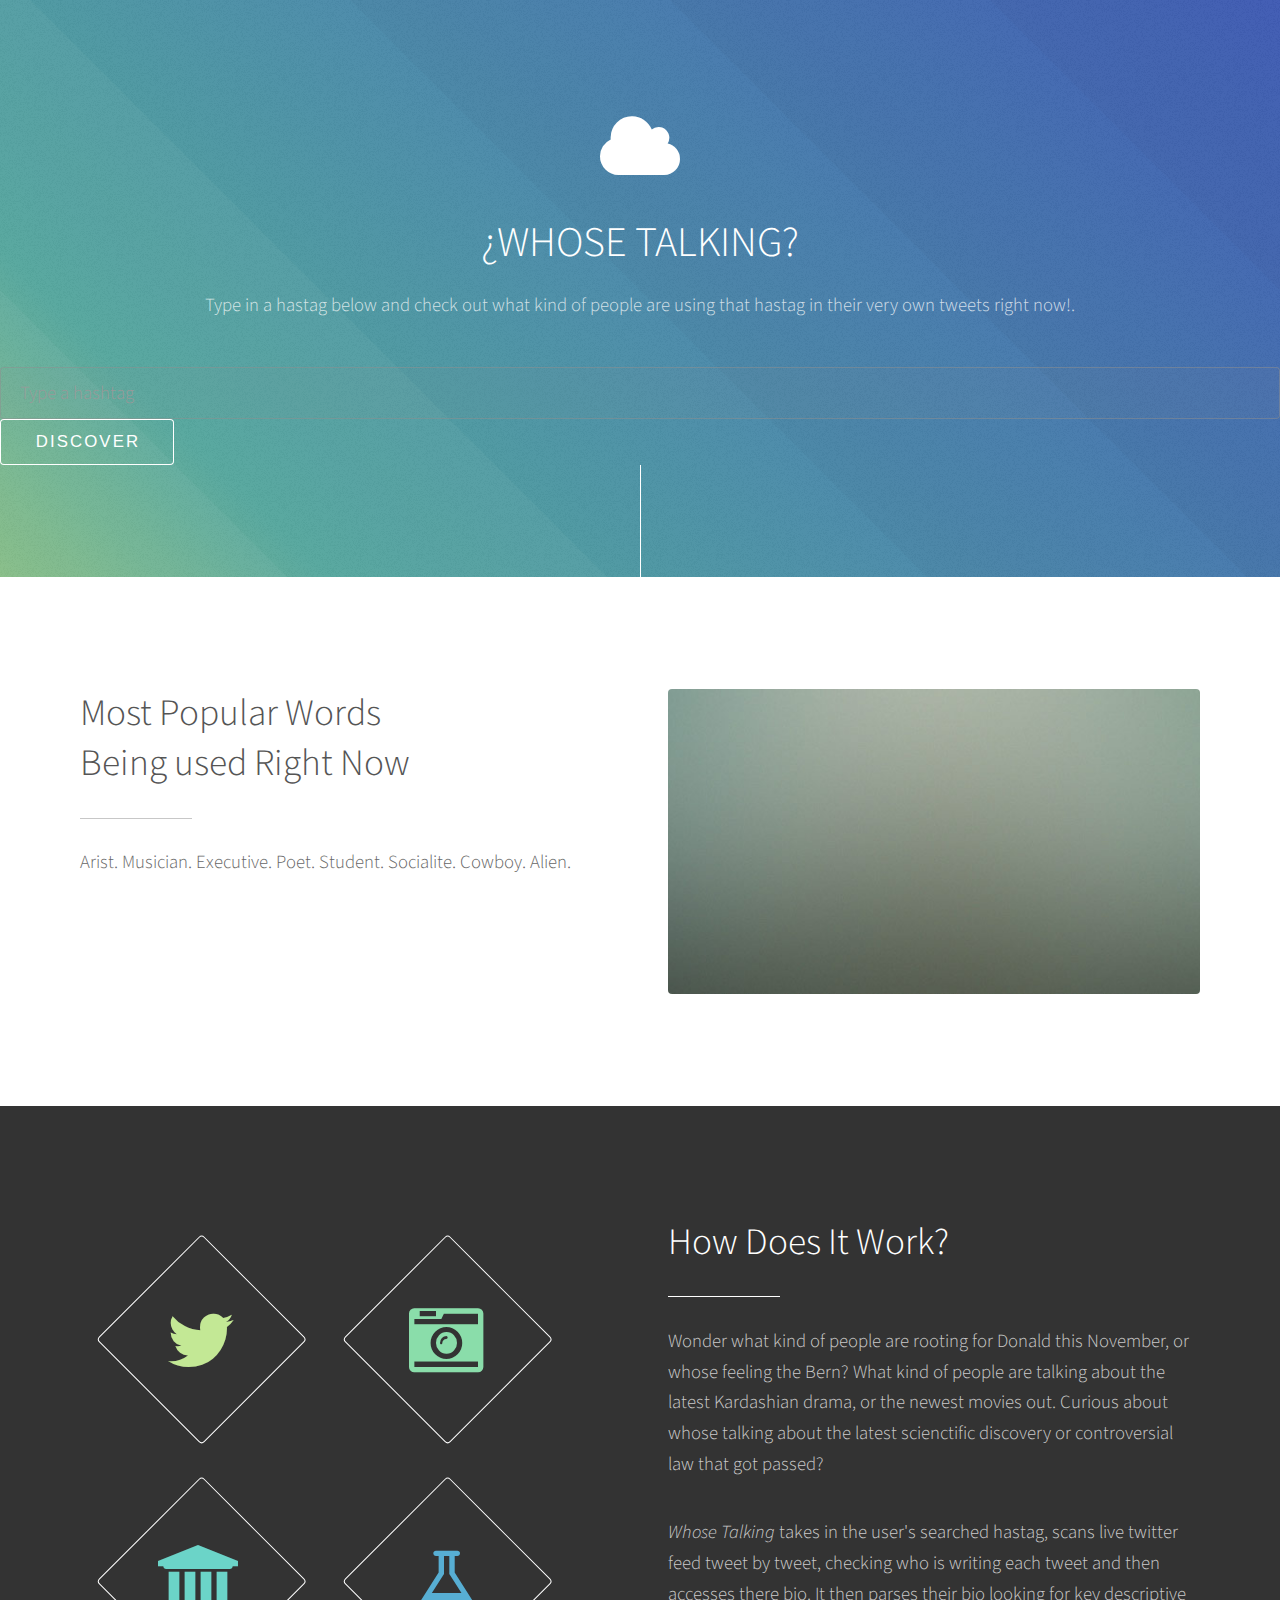
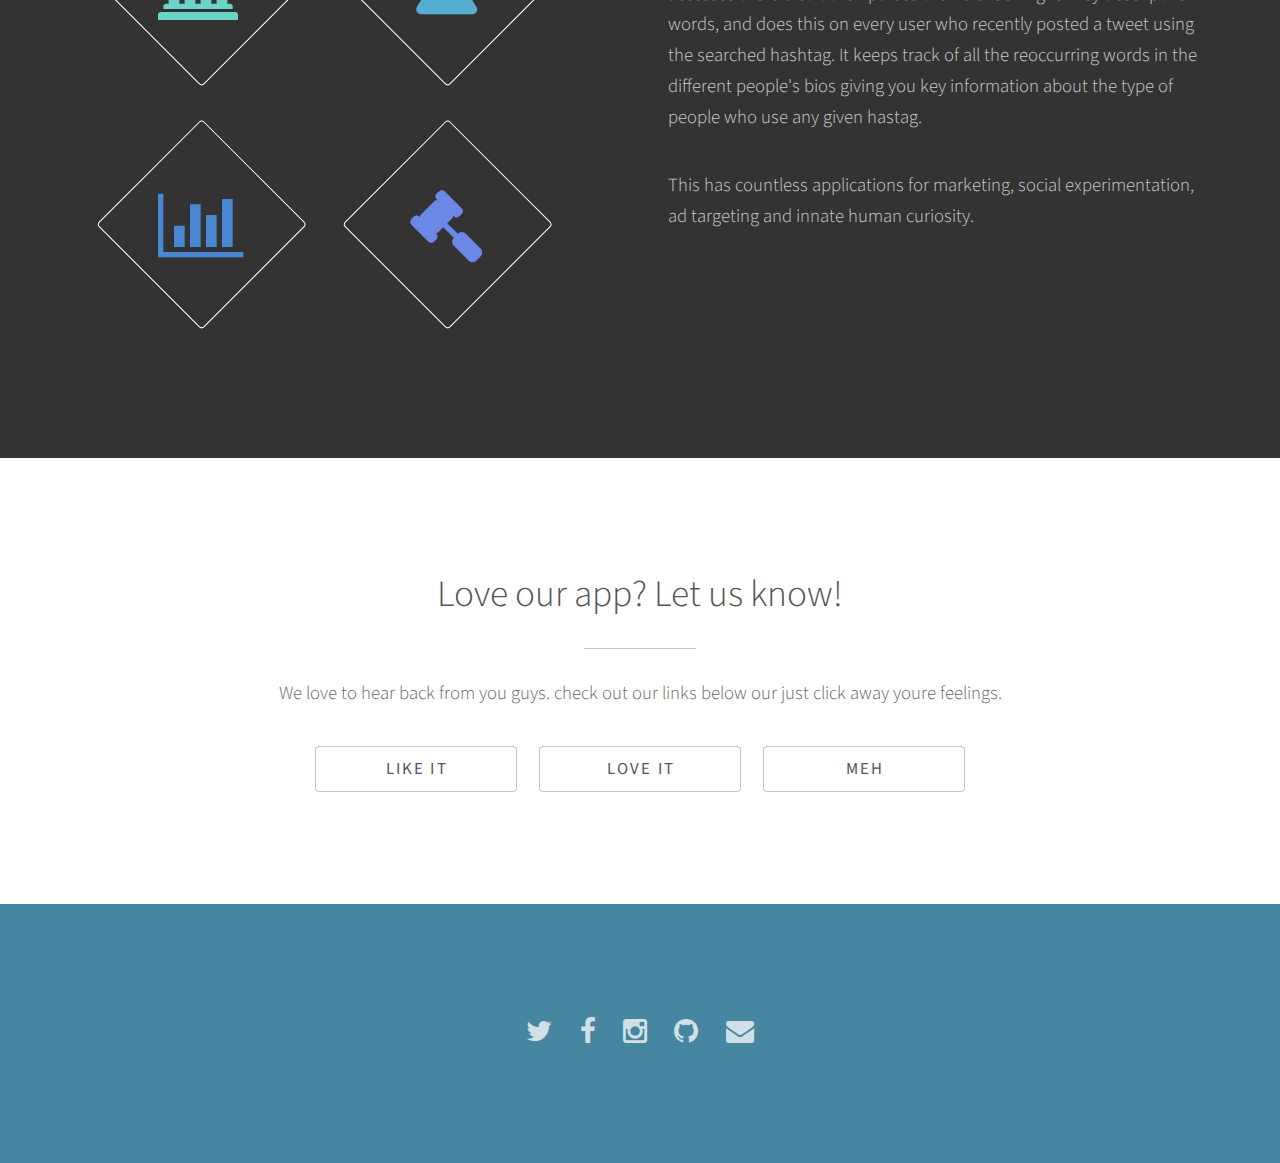
==== index.html @ cffcf436 "Rename foton.html to index.html" ====
<!DOCTYPE HTML>
<html>
	<head>
		<title>Photon by HTML5 UP</title>
		<meta charset="utf-8" />
		<meta name="viewport" content="width=device-width, initial-scale=1" />
		<!--[if lte IE 8]><script src="assets/js/ie/html5shiv.js"></script><![endif]-->
		<link rel="stylesheet" href="assets/css/main.css" />
		<script src="https://ajax.googleapis.com/ajax/libs/jquery/2.2.0/jquery.min.js"></script>
    	<script src="assets/js/firebase.js"></script>
    	<script>
   		$(document).ready(function() {
	     	 var url = 'https://boiling-inferno-993.firebaseio.com';
	     	 var firebaseRef = new Firebase(url);
	     	 $('#submit').click(function (e) {
	      	  	var hashtagInput = $('#hashtag').val();
	      	  	console.log(hashtagInput);
	      	  	firebaseRef.set({ hashtagInput: hashtag });
	     	 });
    	});

    	</script>
	</head>


	<body>

		<!-- Header -->
			<section id="header">
				<div class="inner">
					<span class="icon major fa-cloud"></span>
					<h1>¿WHOSE TALKING?</a></h1>
					<p>Type in a hastag below and check out what kind of people are using that hastag in their very own tweets right now!.</p>
					<ul class="actions">
						<input type="text" name="hashtag" id="hashtag" placeholder="Type a hashtag" />
						<button id="submit">Discover</button>

					</ul>
				</div>
			</section>

		<!-- One -->
			<section id="one" class="main style1">
				<div class="container">
					<div class="row 150%">
						<div class="6u 12u$(medium)">
							<header class="major">
								<h2>Most Popular Words<br />
								Being used Right Now</h2>
							</header>
							<p>Arist.  Musician.  Executive.  Poet.  Student.  Socialite.  Cowboy.  Alien.   </p>
						</div>
						<div class="6u$ 12u$(medium) important(medium)">
							<span class="image fit"><img src="images/pic01.jpg" alt="" /></span>
						</div>
					</div>
				</div>
			</section>

		<!-- Two -->
			<section id="two" class="main style2">
				<div class="container">
					<div class="row 150%">
						<div class="6u 12u$(medium)">
							<ul class="major-icons">
								<li><span class="icon style1 major fa-twitter"></span></li>
								<li><span class="icon style2 major fa-camera-retro"></span></li>
								<li><span class="icon style3 major fa-institution"></span></li>
								<li><span class="icon style4 major fa-flask"></span></li>
								<li><span class="icon style5 major fa-bar-chart-o"></span></li>
								<li><span class="icon style6 major fa-gavel"></span></li>
							</ul>
						</div>
						<div class="6u$ 12u$(medium)">
							<header class="major">
								<h2>How Does It Work?</h2>
							</header>
							<p>Wonder what kind of people are rooting for Donald this November, or whose feeling the Bern? What kind of people are talking about the latest Kardashian drama, or the newest movies out. Curious about whose talking about the latest scienctific discovery or controversial law that got passed?</p>
							<p><i>Whose Talking</i> takes in the user's searched hastag, scans live twitter feed tweet by tweet, checking who is writing each tweet and then accesses there bio. It then parses their bio looking for key descriptive words, and does this on every user who recently posted a tweet using the searched hashtag. It keeps track of all the reoccurring words in the different people's bios giving you key information about the type of people who use any given hastag.</p>
							<p>This has countless applications for marketing, social experimentation, ad targeting and innate human curiosity.</p>
						</div>
					</div>
				</div>
			</section>

		<!-- Three 
			<section id="three" class="main style1 special">
				<div class="container">
					<header class="major">
						<h2>Adipiscing amet consequat</h2>
					</header>
					<p>Ante nunc accumsan et aclacus nascetur ac ante amet sapien sed.</p>
					<div class="row 150%">
						<div class="4u 12u$(medium)">
							<span class="image fit"><img src="images/pic02.jpg" alt="" /></span>
							<h3>Magna feugiat lorem</h3>
							<p>Adipiscing a commodo ante nunc magna lorem et interdum mi ante nunc lobortis non amet vis sed volutpat et nascetur.</p>
							<ul class="actions">
								<li><a href="#" class="button">More</a></li>
							</ul>
						</div>
						<div class="4u 12u$(medium)">
							<span class="image fit"><img src="images/pic03.jpg" alt="" /></span>
							<h3>Magna feugiat lorem</h3>
							<p>Adipiscing a commodo ante nunc magna lorem et interdum mi ante nunc lobortis non amet vis sed volutpat et nascetur.</p>
							<ul class="actions">
								<li><a href="#" class="button">More</a></li>
							</ul>
						</div>
						<div class="4u$ 12u$(medium)">
							<span class="image fit"><img src="images/pic04.jpg" alt="" /></span>
							<h3>Magna feugiat lorem</h3>
							<p>Adipiscing a commodo ante nunc magna lorem et interdum mi ante nunc lobortis non amet vis sed volutpat et nascetur.</p>
							<ul class="actions">
								<li><a href="#" class="button">More</a></li>
							</ul>
						</div>
					</div>
				</div>
			</section>
			
-->
		<!-- Four -->
			<section id="four" class="main style1 special">
				<div class="container">
					<header class="major">
						<h2>Love our app? Let us know!</h2>
					</header>
					<p>We love to hear back from you guys. check out our links below our just click away youre feelings.</p>
					<ul class="actions uniform">
						<li><a href="#" class="button like">Like it</a></li>
						<li><a href="#" class="button love">Love it</a></li>
						<li><a href="#" class="button meh ">Meh </a></li>
					</ul>
				</div>
			</section>

		
		<!-- Footer -->
			<section id="footer">
				<ul class="icons">
					<li><a href="#" class="icon alt fa-twitter"><span class="label">Twitter</span></a></li>
					<li><a href="#" class="icon alt fa-facebook"><span class="label">Facebook</span></a></li>
					<li><a href="#" class="icon alt fa-instagram"><span class="label">Instagram</span></a></li>
					<li><a href="#" class="icon alt fa-github"><span class="label">GitHub</span></a></li>
					<li><a href="#" class="icon alt fa-envelope"><span class="label">Email</span></a></li>
				</ul>
				
			</section>

		<!-- Scripts -->
			<script src="assets/js/jquery.min.js"></script>
			<script src="assets/js/jquery.scrolly.min.js"></script>
			<script src="assets/js/skel.min.js"></script>
			<script src="assets/js/util.js"></script>
			<!--[if lte IE 8]><script src="assets/js/ie/respond.min.js"></script><![endif]-->
			<script src="assets/js/main.js"></script>

	</body>
</html>
---- assets/css/main.css ----
@import url("font-awesome.min.css");
@import url("http://fonts.googleapis.com/css?family=Source+Sans+Pro:300,300italic,400,400italic");

/*
	Photon by HTML5 UP
	html5up.net | @n33co
	Free for personal and commercial use under the CCA 3.0 license (html5up.net/license)
*/

/* Reset */

	html, body, div, span, applet, object, iframe, h1, h2, h3, h4, h5, h6, p, blockquote, pre, a, abbr, acronym, address, big, cite, code, del, dfn, em, img, ins, kbd, q, s, samp, small, strike, strong, sub, sup, tt, var, b, u, i, center, dl, dt, dd, ol, ul, li, fieldset, form, label, legend, table, caption, tbody, tfoot, thead, tr, th, td, article, aside, canvas, details, embed, figure, figcaption, footer, header, hgroup, menu, nav, output, ruby, section, summary, time, mark, audio, video {
		margin: 0;
		padding: 0;
		border: 0;
		font-size: 100%;
		font: inherit;
		vertical-align: baseline;
	}

	article, aside, details, figcaption, figure, footer, header, hgroup, menu, nav, section {
		display: block;
	}

	body {
		line-height: 1;
	}

	ol, ul {
		list-style: none;
	}

	blockquote, q {
		quotes: none;
	}

	blockquote:before, blockquote:after, q:before, q:after {
		content: '';
		content: none;
	}

	table {
		border-collapse: collapse;
		border-spacing: 0;
	}

	body {
		-webkit-text-size-adjust: none;
	}

/* Box Model */

	*, *:before, *:after {
		-moz-box-sizing: border-box;
		-webkit-box-sizing: border-box;
		box-sizing: border-box;
	}

/* Containers */

	.container {
		margin-left: auto;
		margin-right: auto;
	}

	.container.\31 25\25 {
		width: 100%;
		max-width: 75em;
		min-width: 60em;
	}

	.container.\37 5\25 {
		width: 45em;
	}

	.container.\35 0\25 {
		width: 30em;
	}

	.container.\32 5\25 {
		width: 15em;
	}

	.container {
		width: 60em;
	}

	@media screen and (max-width: 1680px) {

		.container.\31 25\25 {
			width: 100%;
			max-width: 75em;
			min-width: 60em;
		}

		.container.\37 5\25 {
			width: 45em;
		}

		.container.\35 0\25 {
			width: 30em;
		}

		.container.\32 5\25 {
			width: 15em;
		}

		.container {
			width: 60em;
		}

	}

	@media screen and (max-width: 1140px) {

		.container.\31 25\25 {
			width: 100%;
			max-width: 112.5%;
			min-width: 90%;
		}

		.container.\37 5\25 {
			width: 67.5%;
		}

		.container.\35 0\25 {
			width: 45%;
		}

		.container.\32 5\25 {
			width: 22.5%;
		}

		.container {
			width: 90%;
		}

	}

	@media screen and (max-width: 980px) {

		.container.\31 25\25 {
			width: 100%;
			max-width: 125%;
			min-width: 100%;
		}

		.container.\37 5\25 {
			width: 75%;
		}

		.container.\35 0\25 {
			width: 50%;
		}

		.container.\32 5\25 {
			width: 25%;
		}

		.container {
			width: 100% !important;
		}

	}

	@media screen and (max-width: 736px) {

		.container.\31 25\25 {
			width: 100%;
			max-width: 125%;
			min-width: 100%;
		}

		.container.\37 5\25 {
			width: 75%;
		}

		.container.\35 0\25 {
			width: 50%;
		}

		.container.\32 5\25 {
			width: 25%;
		}

		.container {
			width: 100% !important;
		}

	}

	@media screen and (max-width: 480px) {

		.container.\31 25\25 {
			width: 100%;
			max-width: 125%;
			min-width: 100%;
		}

		.container.\37 5\25 {
			width: 75%;
		}

		.container.\35 0\25 {
			width: 50%;
		}

		.container.\32 5\25 {
			width: 25%;
		}

		.container {
			width: 100% !important;
		}

	}

	@media screen and (max-width: 320px) {

		.container.\31 25\25 {
			width: 100%;
			max-width: 125%;
			min-width: 100%;
		}

		.container.\37 5\25 {
			width: 75%;
		}

		.container.\35 0\25 {
			width: 50%;
		}

		.container.\32 5\25 {
			width: 25%;
		}

		.container {
			width: 100% !important;
		}

	}

/* Grid */

	.row {
		border-bottom: solid 1px transparent;
		-moz-box-sizing: border-box;
		-webkit-box-sizing: border-box;
		box-sizing: border-box;
	}

	.row > * {
		float: left;
		-moz-box-sizing: border-box;
		-webkit-box-sizing: border-box;
		box-sizing: border-box;
	}

	.row:after, .row:before {
		content: '';
		display: block;
		clear: both;
		height: 0;
	}

	.row.uniform > * > :first-child {
		margin-top: 0;
	}

	.row.uniform > * > :last-child {
		margin-bottom: 0;
	}

	.row.\30 \25 > * {
		padding: 0 0 0 0em;
	}

	.row.\30 \25 {
		margin: 0 0 -1px 0em;
	}

	.row.uniform.\30 \25 > * {
		padding: 0em 0 0 0em;
	}

	.row.uniform.\30 \25 {
		margin: 0em 0 -1px 0em;
	}

	.row > * {
		padding: 0 0 0 2em;
	}

	.row {
		margin: 0 0 -1px -2em;
	}

	.row.uniform > * {
		padding: 2em 0 0 2em;
	}

	.row.uniform {
		margin: -2em 0 -1px -2em;
	}

	.row.\32 00\25 > * {
		padding: 0 0 0 4em;
	}

	.row.\32 00\25 {
		margin: 0 0 -1px -4em;
	}

	.row.uniform.\32 00\25 > * {
		padding: 4em 0 0 4em;
	}

	.row.uniform.\32 00\25 {
		margin: -4em 0 -1px -4em;
	}

	.row.\31 50\25 > * {
		padding: 0 0 0 3em;
	}

	.row.\31 50\25 {
		margin: 0 0 -1px -3em;
	}

	.row.uniform.\31 50\25 > * {
		padding: 3em 0 0 3em;
	}

	.row.uniform.\31 50\25 {
		margin: -3em 0 -1px -3em;
	}

	.row.\35 0\25 > * {
		padding: 0 0 0 1em;
	}

	.row.\35 0\25 {
		margin: 0 0 -1px -1em;
	}

	.row.uniform.\35 0\25 > * {
		padding: 1em 0 0 1em;
	}

	.row.uniform.\35 0\25 {
		margin: -1em 0 -1px -1em;
	}

	.row.\32 5\25 > * {
		padding: 0 0 0 0.5em;
	}

	.row.\32 5\25 {
		margin: 0 0 -1px -0.5em;
	}

	.row.uniform.\32 5\25 > * {
		padding: 0.5em 0 0 0.5em;
	}

	.row.uniform.\32 5\25 {
		margin: -0.5em 0 -1px -0.5em;
	}

	.\31 2u, .\31 2u\24 {
		width: 100%;
		clear: none;
		margin-left: 0;
	}

	.\31 1u, .\31 1u\24 {
		width: 91.6666666667%;
		clear: none;
		margin-left: 0;
	}

	.\31 0u, .\31 0u\24 {
		width: 83.3333333333%;
		clear: none;
		margin-left: 0;
	}

	.\39 u, .\39 u\24 {
		width: 75%;
		clear: none;
		margin-left: 0;
	}

	.\38 u, .\38 u\24 {
		width: 66.6666666667%;
		clear: none;
		margin-left: 0;
	}

	.\37 u, .\37 u\24 {
		width: 58.3333333333%;
		clear: none;
		margin-left: 0;
	}

	.\36 u, .\36 u\24 {
		width: 50%;
		clear: none;
		margin-left: 0;
	}

	.\35 u, .\35 u\24 {
		width: 41.6666666667%;
		clear: none;
		margin-left: 0;
	}

	.\34 u, .\34 u\24 {
		width: 33.3333333333%;
		clear: none;
		margin-left: 0;
	}

	.\33 u, .\33 u\24 {
		width: 25%;
		clear: none;
		margin-left: 0;
	}

	.\32 u, .\32 u\24 {
		width: 16.6666666667%;
		clear: none;
		margin-left: 0;
	}

	.\31 u, .\31 u\24 {
		width: 8.3333333333%;
		clear: none;
		margin-left: 0;
	}

	.\31 2u\24 + *,
	.\31 1u\24 + *,
	.\31 0u\24 + *,
	.\39 u\24 + *,
	.\38 u\24 + *,
	.\37 u\24 + *,
	.\36 u\24 + *,
	.\35 u\24 + *,
	.\34 u\24 + *,
	.\33 u\24 + *,
	.\32 u\24 + *,
	.\31 u\24 + * {
		clear: left;
	}

	.\-11u {
		margin-left: 91.66667%;
	}

	.\-10u {
		margin-left: 83.33333%;
	}

	.\-9u {
		margin-left: 75%;
	}

	.\-8u {
		margin-left: 66.66667%;
	}

	.\-7u {
		margin-left: 58.33333%;
	}

	.\-6u {
		margin-left: 50%;
	}

	.\-5u {
		margin-left: 41.66667%;
	}

	.\-4u {
		margin-left: 33.33333%;
	}

	.\-3u {
		margin-left: 25%;
	}

	.\-2u {
		margin-left: 16.66667%;
	}

	.\-1u {
		margin-left: 8.33333%;
	}

	@media screen and (max-width: 1680px) {

		.row > * {
			padding: 0 0 0 2em;
		}

		.row {
			margin: 0 0 -1px -2em;
		}

		.row.uniform > * {
			padding: 2em 0 0 2em;
		}

		.row.uniform {
			margin: -2em 0 -1px -2em;
		}

		.row.\32 00\25 > * {
			padding: 0 0 0 4em;
		}

		.row.\32 00\25 {
			margin: 0 0 -1px -4em;
		}

		.row.uniform.\32 00\25 > * {
			padding: 4em 0 0 4em;
		}

		.row.uniform.\32 00\25 {
			margin: -4em 0 -1px -4em;
		}

		.row.\31 50\25 > * {
			padding: 0 0 0 3em;
		}

		.row.\31 50\25 {
			margin: 0 0 -1px -3em;
		}

		.row.uniform.\31 50\25 > * {
			padding: 3em 0 0 3em;
		}

		.row.uniform.\31 50\25 {
			margin: -3em 0 -1px -3em;
		}

		.row.\35 0\25 > * {
			padding: 0 0 0 1em;
		}

		.row.\35 0\25 {
			margin: 0 0 -1px -1em;
		}

		.row.uniform.\35 0\25 > * {
			padding: 1em 0 0 1em;
		}

		.row.uniform.\35 0\25 {
			margin: -1em 0 -1px -1em;
		}

		.row.\32 5\25 > * {
			padding: 0 0 0 0.5em;
		}

		.row.\32 5\25 {
			margin: 0 0 -1px -0.5em;
		}

		.row.uniform.\32 5\25 > * {
			padding: 0.5em 0 0 0.5em;
		}

		.row.uniform.\32 5\25 {
			margin: -0.5em 0 -1px -0.5em;
		}

		.\31 2u\28xlarge\29, .\31 2u\24\28xlarge\29 {
			width: 100%;
			clear: none;
			margin-left: 0;
		}

		.\31 1u\28xlarge\29, .\31 1u\24\28xlarge\29 {
			width: 91.6666666667%;
			clear: none;
			margin-left: 0;
		}

		.\31 0u\28xlarge\29, .\31 0u\24\28xlarge\29 {
			width: 83.3333333333%;
			clear: none;
			margin-left: 0;
		}

		.\39 u\28xlarge\29, .\39 u\24\28xlarge\29 {
			width: 75%;
			clear: none;
			margin-left: 0;
		}

		.\38 u\28xlarge\29, .\38 u\24\28xlarge\29 {
			width: 66.6666666667%;
			clear: none;
			margin-left: 0;
		}

		.\37 u\28xlarge\29, .\37 u\24\28xlarge\29 {
			width: 58.3333333333%;
			clear: none;
			margin-left: 0;
		}

		.\36 u\28xlarge\29, .\36 u\24\28xlarge\29 {
			width: 50%;
			clear: none;
			margin-left: 0;
		}

		.\35 u\28xlarge\29, .\35 u\24\28xlarge\29 {
			width: 41.6666666667%;
			clear: none;
			margin-left: 0;
		}

		.\34 u\28xlarge\29, .\34 u\24\28xlarge\29 {
			width: 33.3333333333%;
			clear: none;
			margin-left: 0;
		}

		.\33 u\28xlarge\29, .\33 u\24\28xlarge\29 {
			width: 25%;
			clear: none;
			margin-left: 0;
		}

		.\32 u\28xlarge\29, .\32 u\24\28xlarge\29 {
			width: 16.6666666667%;
			clear: none;
			margin-left: 0;
		}

		.\31 u\28xlarge\29, .\31 u\24\28xlarge\29 {
			width: 8.3333333333%;
			clear: none;
			margin-left: 0;
		}

		.\31 2u\24\28xlarge\29 + *,
		.\31 1u\24\28xlarge\29 + *,
		.\31 0u\24\28xlarge\29 + *,
		.\39 u\24\28xlarge\29 + *,
		.\38 u\24\28xlarge\29 + *,
		.\37 u\24\28xlarge\29 + *,
		.\36 u\24\28xlarge\29 + *,
		.\35 u\24\28xlarge\29 + *,
		.\34 u\24\28xlarge\29 + *,
		.\33 u\24\28xlarge\29 + *,
		.\32 u\24\28xlarge\29 + *,
		.\31 u\24\28xlarge\29 + * {
			clear: left;
		}

		.\-11u\28xlarge\29 {
			margin-left: 91.66667%;
		}

		.\-10u\28xlarge\29 {
			margin-left: 83.33333%;
		}

		.\-9u\28xlarge\29 {
			margin-left: 75%;
		}

		.\-8u\28xlarge\29 {
			margin-left: 66.66667%;
		}

		.\-7u\28xlarge\29 {
			margin-left: 58.33333%;
		}

		.\-6u\28xlarge\29 {
			margin-left: 50%;
		}

		.\-5u\28xlarge\29 {
			margin-left: 41.66667%;
		}

		.\-4u\28xlarge\29 {
			margin-left: 33.33333%;
		}

		.\-3u\28xlarge\29 {
			margin-left: 25%;
		}

		.\-2u\28xlarge\29 {
			margin-left: 16.66667%;
		}

		.\-1u\28xlarge\29 {
			margin-left: 8.33333%;
		}

	}

	@media screen and (max-width: 1140px) {

		.row > * {
			padding: 0 0 0 1.5em;
		}

		.row {
			margin: 0 0 -1px -1.5em;
		}

		.row.uniform > * {
			padding: 1.5em 0 0 1.5em;
		}

		.row.uniform {
			margin: -1.5em 0 -1px -1.5em;
		}

		.row.\32 00\25 > * {
			padding: 0 0 0 3em;
		}

		.row.\32 00\25 {
			margin: 0 0 -1px -3em;
		}

		.row.uniform.\32 00\25 > * {
			padding: 3em 0 0 3em;
		}

		.row.uniform.\32 00\25 {
			margin: -3em 0 -1px -3em;
		}

		.row.\31 50\25 > * {
			padding: 0 0 0 2.25em;
		}

		.row.\31 50\25 {
			margin: 0 0 -1px -2.25em;
		}

		.row.uniform.\31 50\25 > * {
			padding: 2.25em 0 0 2.25em;
		}

		.row.uniform.\31 50\25 {
			margin: -2.25em 0 -1px -2.25em;
		}

		.row.\35 0\25 > * {
			padding: 0 0 0 0.75em;
		}

		.row.\35 0\25 {
			margin: 0 0 -1px -0.75em;
		}

		.row.uniform.\35 0\25 > * {
			padding: 0.75em 0 0 0.75em;
		}

		.row.uniform.\35 0\25 {
			margin: -0.75em 0 -1px -0.75em;
		}

		.row.\32 5\25 > * {
			padding: 0 0 0 0.375em;
		}

		.row.\32 5\25 {
			margin: 0 0 -1px -0.375em;
		}

		.row.uniform.\32 5\25 > * {
			padding: 0.375em 0 0 0.375em;
		}

		.row.uniform.\32 5\25 {
			margin: -0.375em 0 -1px -0.375em;
		}

		.\31 2u\28large\29, .\31 2u\24\28large\29 {
			width: 100%;
			clear: none;
			margin-left: 0;
		}

		.\31 1u\28large\29, .\31 1u\24\28large\29 {
			width: 91.6666666667%;
			clear: none;
			margin-left: 0;
		}

		.\31 0u\28large\29, .\31 0u\24\28large\29 {
			width: 83.3333333333%;
			clear: none;
			margin-left: 0;
		}

		.\39 u\28large\29, .\39 u\24\28large\29 {
			width: 75%;
			clear: none;
			margin-left: 0;
		}

		.\38 u\28large\29, .\38 u\24\28large\29 {
			width: 66.6666666667%;
			clear: none;
			margin-left: 0;
		}

		.\37 u\28large\29, .\37 u\24\28large\29 {
			width: 58.3333333333%;
			clear: none;
			margin-left: 0;
		}

		.\36 u\28large\29, .\36 u\24\28large\29 {
			width: 50%;
			clear: none;
			margin-left: 0;
		}

		.\35 u\28large\29, .\35 u\24\28large\29 {
			width: 41.6666666667%;
			clear: none;
			margin-left: 0;
		}

		.\34 u\28large\29, .\34 u\24\28large\29 {
			width: 33.3333333333%;
			clear: none;
			margin-left: 0;
		}

		.\33 u\28large\29, .\33 u\24\28large\29 {
			width: 25%;
			clear: none;
			margin-left: 0;
		}

		.\32 u\28large\29, .\32 u\24\28large\29 {
			width: 16.6666666667%;
			clear: none;
			margin-left: 0;
		}

		.\31 u\28large\29, .\31 u\24\28large\29 {
			width: 8.3333333333%;
			clear: none;
			margin-left: 0;
		}

		.\31 2u\24\28large\29 + *,
		.\31 1u\24\28large\29 + *,
		.\31 0u\24\28large\29 + *,
		.\39 u\24\28large\29 + *,
		.\38 u\24\28large\29 + *,
		.\37 u\24\28large\29 + *,
		.\36 u\24\28large\29 + *,
		.\35 u\24\28large\29 + *,
		.\34 u\24\28large\29 + *,
		.\33 u\24\28large\29 + *,
		.\32 u\24\28large\29 + *,
		.\31 u\24\28large\29 + * {
			clear: left;
		}

		.\-11u\28large\29 {
			margin-left: 91.66667%;
		}

		.\-10u\28large\29 {
			margin-left: 83.33333%;
		}

		.\-9u\28large\29 {
			margin-left: 75%;
		}

		.\-8u\28large\29 {
			margin-left: 66.66667%;
		}

		.\-7u\28large\29 {
			margin-left: 58.33333%;
		}

		.\-6u\28large\29 {
			margin-left: 50%;
		}

		.\-5u\28large\29 {
			margin-left: 41.66667%;
		}

		.\-4u\28large\29 {
			margin-left: 33.33333%;
		}

		.\-3u\28large\29 {
			margin-left: 25%;
		}

		.\-2u\28large\29 {
			margin-left: 16.66667%;
		}

		.\-1u\28large\29 {
			margin-left: 8.33333%;
		}

	}

	@media screen and (max-width: 980px) {

		.row > * {
			padding: 0 0 0 1.5em;
		}

		.row {
			margin: 0 0 -1px -1.5em;
		}

		.row.uniform > * {
			padding: 1.5em 0 0 1.5em;
		}

		.row.uniform {
			margin: -1.5em 0 -1px -1.5em;
		}

		.row.\32 00\25 > * {
			padding: 0 0 0 3em;
		}

		.row.\32 00\25 {
			margin: 0 0 -1px -3em;
		}

		.row.uniform.\32 00\25 > * {
			padding: 3em 0 0 3em;
		}

		.row.uniform.\32 00\25 {
			margin: -3em 0 -1px -3em;
		}

		.row.\31 50\25 > * {
			padding: 0 0 0 2.25em;
		}

		.row.\31 50\25 {
			margin: 0 0 -1px -2.25em;
		}

		.row.uniform.\31 50\25 > * {
			padding: 2.25em 0 0 2.25em;
		}

		.row.uniform.\31 50\25 {
			margin: -2.25em 0 -1px -2.25em;
		}

		.row.\35 0\25 > * {
			padding: 0 0 0 0.75em;
		}

		.row.\35 0\25 {
			margin: 0 0 -1px -0.75em;
		}

		.row.uniform.\35 0\25 > * {
			padding: 0.75em 0 0 0.75em;
		}

		.row.uniform.\35 0\25 {
			margin: -0.75em 0 -1px -0.75em;
		}

		.row.\32 5\25 > * {
			padding: 0 0 0 0.375em;
		}

		.row.\32 5\25 {
			margin: 0 0 -1px -0.375em;
		}

		.row.uniform.\32 5\25 > * {
			padding: 0.375em 0 0 0.375em;
		}

		.row.uniform.\32 5\25 {
			margin: -0.375em 0 -1px -0.375em;
		}

		.\31 2u\28medium\29, .\31 2u\24\28medium\29 {
			width: 100%;
			clear: none;
			margin-left: 0;
		}

		.\31 1u\28medium\29, .\31 1u\24\28medium\29 {
			width: 91.6666666667%;
			clear: none;
			margin-left: 0;
		}

		.\31 0u\28medium\29, .\31 0u\24\28medium\29 {
			width: 83.3333333333%;
			clear: none;
			margin-left: 0;
		}

		.\39 u\28medium\29, .\39 u\24\28medium\29 {
			width: 75%;
			clear: none;
			margin-left: 0;
		}

		.\38 u\28medium\29, .\38 u\24\28medium\29 {
			width: 66.6666666667%;
			clear: none;
			margin-left: 0;
		}

		.\37 u\28medium\29, .\37 u\24\28medium\29 {
			width: 58.3333333333%;
			clear: none;
			margin-left: 0;
		}

		.\36 u\28medium\29, .\36 u\24\28medium\29 {
			width: 50%;
			clear: none;
			margin-left: 0;
		}

		.\35 u\28medium\29, .\35 u\24\28medium\29 {
			width: 41.6666666667%;
			clear: none;
			margin-left: 0;
		}

		.\34 u\28medium\29, .\34 u\24\28medium\29 {
			width: 33.3333333333%;
			clear: none;
			margin-left: 0;
		}

		.\33 u\28medium\29, .\33 u\24\28medium\29 {
			width: 25%;
			clear: none;
			margin-left: 0;
		}

		.\32 u\28medium\29, .\32 u\24\28medium\29 {
			width: 16.6666666667%;
			clear: none;
			margin-left: 0;
		}

		.\31 u\28medium\29, .\31 u\24\28medium\29 {
			width: 8.3333333333%;
			clear: none;
			margin-left: 0;
		}

		.\31 2u\24\28medium\29 + *,
		.\31 1u\24\28medium\29 + *,
		.\31 0u\24\28medium\29 + *,
		.\39 u\24\28medium\29 + *,
		.\38 u\24\28medium\29 + *,
		.\37 u\24\28medium\29 + *,
		.\36 u\24\28medium\29 + *,
		.\35 u\24\28medium\29 + *,
		.\34 u\24\28medium\29 + *,
		.\33 u\24\28medium\29 + *,
		.\32 u\24\28medium\29 + *,
		.\31 u\24\28medium\29 + * {
			clear: left;
		}

		.\-11u\28medium\29 {
			margin-left: 91.66667%;
		}

		.\-10u\28medium\29 {
			margin-left: 83.33333%;
		}

		.\-9u\28medium\29 {
			margin-left: 75%;
		}

		.\-8u\28medium\29 {
			margin-left: 66.66667%;
		}

		.\-7u\28medium\29 {
			margin-left: 58.33333%;
		}

		.\-6u\28medium\29 {
			margin-left: 50%;
		}

		.\-5u\28medium\29 {
			margin-left: 41.66667%;
		}

		.\-4u\28medium\29 {
			margin-left: 33.33333%;
		}

		.\-3u\28medium\29 {
			margin-left: 25%;
		}

		.\-2u\28medium\29 {
			margin-left: 16.66667%;
		}

		.\-1u\28medium\29 {
			margin-left: 8.33333%;
		}

	}

	@media screen and (max-width: 736px) {

		.row > * {
			padding: 0 0 0 1.5em;
		}

		.row {
			margin: 0 0 -1px -1.5em;
		}

		.row.uniform > * {
			padding: 1.5em 0 0 1.5em;
		}

		.row.uniform {
			margin: -1.5em 0 -1px -1.5em;
		}

		.row.\32 00\25 > * {
			padding: 0 0 0 3em;
		}

		.row.\32 00\25 {
			margin: 0 0 -1px -3em;
		}

		.row.uniform.\32 00\25 > * {
			padding: 3em 0 0 3em;
		}

		.row.uniform.\32 00\25 {
			margin: -3em 0 -1px -3em;
		}

		.row.\31 50\25 > * {
			padding: 0 0 0 2.25em;
		}

		.row.\31 50\25 {
			margin: 0 0 -1px -2.25em;
		}

		.row.uniform.\31 50\25 > * {
			padding: 2.25em 0 0 2.25em;
		}

		.row.uniform.\31 50\25 {
			margin: -2.25em 0 -1px -2.25em;
		}

		.row.\35 0\25 > * {
			padding: 0 0 0 0.75em;
		}

		.row.\35 0\25 {
			margin: 0 0 -1px -0.75em;
		}

		.row.uniform.\35 0\25 > * {
			padding: 0.75em 0 0 0.75em;
		}

		.row.uniform.\35 0\25 {
			margin: -0.75em 0 -1px -0.75em;
		}

		.row.\32 5\25 > * {
			padding: 0 0 0 0.375em;
		}

		.row.\32 5\25 {
			margin: 0 0 -1px -0.375em;
		}

		.row.uniform.\32 5\25 > * {
			padding: 0.375em 0 0 0.375em;
		}

		.row.uniform.\32 5\25 {
			margin: -0.375em 0 -1px -0.375em;
		}

		.\31 2u\28small\29, .\31 2u\24\28small\29 {
			width: 100%;
			clear: none;
			margin-left: 0;
		}

		.\31 1u\28small\29, .\31 1u\24\28small\29 {
			width: 91.6666666667%;
			clear: none;
			margin-left: 0;
		}

		.\31 0u\28small\29, .\31 0u\24\28small\29 {
			width: 83.3333333333%;
			clear: none;
			margin-left: 0;
		}

		.\39 u\28small\29, .\39 u\24\28small\29 {
			width: 75%;
			clear: none;
			margin-left: 0;
		}

		.\38 u\28small\29, .\38 u\24\28small\29 {
			width: 66.6666666667%;
			clear: none;
			margin-left: 0;
		}

		.\37 u\28small\29, .\37 u\24\28small\29 {
			width: 58.3333333333%;
			clear: none;
			margin-left: 0;
		}

		.\36 u\28small\29, .\36 u\24\28small\29 {
			width: 50%;
			clear: none;
			margin-left: 0;
		}

		.\35 u\28small\29, .\35 u\24\28small\29 {
			width: 41.6666666667%;
			clear: none;
			margin-left: 0;
		}

		.\34 u\28small\29, .\34 u\24\28small\29 {
			width: 33.3333333333%;
			clear: none;
			margin-left: 0;
		}

		.\33 u\28small\29, .\33 u\24\28small\29 {
			width: 25%;
			clear: none;
			margin-left: 0;
		}

		.\32 u\28small\29, .\32 u\24\28small\29 {
			width: 16.6666666667%;
			clear: none;
			margin-left: 0;
		}

		.\31 u\28small\29, .\31 u\24\28small\29 {
			width: 8.3333333333%;
			clear: none;
			margin-left: 0;
		}

		.\31 2u\24\28small\29 + *,
		.\31 1u\24\28small\29 + *,
		.\31 0u\24\28small\29 + *,
		.\39 u\24\28small\29 + *,
		.\38 u\24\28small\29 + *,
		.\37 u\24\28small\29 + *,
		.\36 u\24\28small\29 + *,
		.\35 u\24\28small\29 + *,
		.\34 u\24\28small\29 + *,
		.\33 u\24\28small\29 + *,
		.\32 u\24\28small\29 + *,
		.\31 u\24\28small\29 + * {
			clear: left;
		}

		.\-11u\28small\29 {
			margin-left: 91.66667%;
		}

		.\-10u\28small\29 {
			margin-left: 83.33333%;
		}

		.\-9u\28small\29 {
			margin-left: 75%;
		}

		.\-8u\28small\29 {
			margin-left: 66.66667%;
		}

		.\-7u\28small\29 {
			margin-left: 58.33333%;
		}

		.\-6u\28small\29 {
			margin-left: 50%;
		}

		.\-5u\28small\29 {
			margin-left: 41.66667%;
		}

		.\-4u\28small\29 {
			margin-left: 33.33333%;
		}

		.\-3u\28small\29 {
			margin-left: 25%;
		}

		.\-2u\28small\29 {
			margin-left: 16.66667%;
		}

		.\-1u\28small\29 {
			margin-left: 8.33333%;
		}

	}

	@media screen and (max-width: 480px) {

		.row > * {
			padding: 0 0 0 1.5em;
		}

		.row {
			margin: 0 0 -1px -1.5em;
		}

		.row.uniform > * {
			padding: 1.5em 0 0 1.5em;
		}

		.row.uniform {
			margin: -1.5em 0 -1px -1.5em;
		}

		.row.\32 00\25 > * {
			padding: 0 0 0 3em;
		}

		.row.\32 00\25 {
			margin: 0 0 -1px -3em;
		}

		.row.uniform.\32 00\25 > * {
			padding: 3em 0 0 3em;
		}

		.row.uniform.\32 00\25 {
			margin: -3em 0 -1px -3em;
		}

		.row.\31 50\25 > * {
			padding: 0 0 0 2.25em;
		}

		.row.\31 50\25 {
			margin: 0 0 -1px -2.25em;
		}

		.row.uniform.\31 50\25 > * {
			padding: 2.25em 0 0 2.25em;
		}

		.row.uniform.\31 50\25 {
			margin: -2.25em 0 -1px -2.25em;
		}

		.row.\35 0\25 > * {
			padding: 0 0 0 0.75em;
		}

		.row.\35 0\25 {
			margin: 0 0 -1px -0.75em;
		}

		.row.uniform.\35 0\25 > * {
			padding: 0.75em 0 0 0.75em;
		}

		.row.uniform.\35 0\25 {
			margin: -0.75em 0 -1px -0.75em;
		}

		.row.\32 5\25 > * {
			padding: 0 0 0 0.375em;
		}

		.row.\32 5\25 {
			margin: 0 0 -1px -0.375em;
		}

		.row.uniform.\32 5\25 > * {
			padding: 0.375em 0 0 0.375em;
		}

		.row.uniform.\32 5\25 {
			margin: -0.375em 0 -1px -0.375em;
		}

		.\31 2u\28xsmall\29, .\31 2u\24\28xsmall\29 {
			width: 100%;
			clear: none;
			margin-left: 0;
		}

		.\31 1u\28xsmall\29, .\31 1u\24\28xsmall\29 {
			width: 91.6666666667%;
			clear: none;
			margin-left: 0;
		}

		.\31 0u\28xsmall\29, .\31 0u\24\28xsmall\29 {
			width: 83.3333333333%;
			clear: none;
			margin-left: 0;
		}

		.\39 u\28xsmall\29, .\39 u\24\28xsmall\29 {
			width: 75%;
			clear: none;
			margin-left: 0;
		}

		.\38 u\28xsmall\29, .\38 u\24\28xsmall\29 {
			width: 66.6666666667%;
			clear: none;
			margin-left: 0;
		}

		.\37 u\28xsmall\29, .\37 u\24\28xsmall\29 {
			width: 58.3333333333%;
			clear: none;
			margin-left: 0;
		}

		.\36 u\28xsmall\29, .\36 u\24\28xsmall\29 {
			width: 50%;
			clear: none;
			margin-left: 0;
		}

		.\35 u\28xsmall\29, .\35 u\24\28xsmall\29 {
			width: 41.6666666667%;
			clear: none;
			margin-left: 0;
		}

		.\34 u\28xsmall\29, .\34 u\24\28xsmall\29 {
			width: 33.3333333333%;
			clear: none;
			margin-left: 0;
		}

		.\33 u\28xsmall\29, .\33 u\24\28xsmall\29 {
			width: 25%;
			clear: none;
			margin-left: 0;
		}

		.\32 u\28xsmall\29, .\32 u\24\28xsmall\29 {
			width: 16.6666666667%;
			clear: none;
			margin-left: 0;
		}

		.\31 u\28xsmall\29, .\31 u\24\28xsmall\29 {
			width: 8.3333333333%;
			clear: none;
			margin-left: 0;
		}

		.\31 2u\24\28xsmall\29 + *,
		.\31 1u\24\28xsmall\29 + *,
		.\31 0u\24\28xsmall\29 + *,
		.\39 u\24\28xsmall\29 + *,
		.\38 u\24\28xsmall\29 + *,
		.\37 u\24\28xsmall\29 + *,
		.\36 u\24\28xsmall\29 + *,
		.\35 u\24\28xsmall\29 + *,
		.\34 u\24\28xsmall\29 + *,
		.\33 u\24\28xsmall\29 + *,
		.\32 u\24\28xsmall\29 + *,
		.\31 u\24\28xsmall\29 + * {
			clear: left;
		}

		.\-11u\28xsmall\29 {
			margin-left: 91.66667%;
		}

		.\-10u\28xsmall\29 {
			margin-left: 83.33333%;
		}

		.\-9u\28xsmall\29 {
			margin-left: 75%;
		}

		.\-8u\28xsmall\29 {
			margin-left: 66.66667%;
		}

		.\-7u\28xsmall\29 {
			margin-left: 58.33333%;
		}

		.\-6u\28xsmall\29 {
			margin-left: 50%;
		}

		.\-5u\28xsmall\29 {
			margin-left: 41.66667%;
		}

		.\-4u\28xsmall\29 {
			margin-left: 33.33333%;
		}

		.\-3u\28xsmall\29 {
			margin-left: 25%;
		}

		.\-2u\28xsmall\29 {
			margin-left: 16.66667%;
		}

		.\-1u\28xsmall\29 {
			margin-left: 8.33333%;
		}

	}

	@media screen and (max-width: 320px) {

		.row > * {
			padding: 0 0 0 1.5em;
		}

		.row {
			margin: 0 0 -1px -1.5em;
		}

		.row.uniform > * {
			padding: 1.5em 0 0 1.5em;
		}

		.row.uniform {
			margin: -1.5em 0 -1px -1.5em;
		}

		.row.\32 00\25 > * {
			padding: 0 0 0 3em;
		}

		.row.\32 00\25 {
			margin: 0 0 -1px -3em;
		}

		.row.uniform.\32 00\25 > * {
			padding: 3em 0 0 3em;
		}

		.row.uniform.\32 00\25 {
			margin: -3em 0 -1px -3em;
		}

		.row.\31 50\25 > * {
			padding: 0 0 0 2.25em;
		}

		.row.\31 50\25 {
			margin: 0 0 -1px -2.25em;
		}

		.row.uniform.\31 50\25 > * {
			padding: 2.25em 0 0 2.25em;
		}

		.row.uniform.\31 50\25 {
			margin: -2.25em 0 -1px -2.25em;
		}

		.row.\35 0\25 > * {
			padding: 0 0 0 0.75em;
		}

		.row.\35 0\25 {
			margin: 0 0 -1px -0.75em;
		}

		.row.uniform.\35 0\25 > * {
			padding: 0.75em 0 0 0.75em;
		}

		.row.uniform.\35 0\25 {
			margin: -0.75em 0 -1px -0.75em;
		}

		.row.\32 5\25 > * {
			padding: 0 0 0 0.375em;
		}

		.row.\32 5\25 {
			margin: 0 0 -1px -0.375em;
		}

		.row.uniform.\32 5\25 > * {
			padding: 0.375em 0 0 0.375em;
		}

		.row.uniform.\32 5\25 {
			margin: -0.375em 0 -1px -0.375em;
		}

		.\31 2u\28xxsmall\29, .\31 2u\24\28xxsmall\29 {
			width: 100%;
			clear: none;
			margin-left: 0;
		}

		.\31 1u\28xxsmall\29, .\31 1u\24\28xxsmall\29 {
			width: 91.6666666667%;
			clear: none;
			margin-left: 0;
		}

		.\31 0u\28xxsmall\29, .\31 0u\24\28xxsmall\29 {
			width: 83.3333333333%;
			clear: none;
			margin-left: 0;
		}

		.\39 u\28xxsmall\29, .\39 u\24\28xxsmall\29 {
			width: 75%;
			clear: none;
			margin-left: 0;
		}

		.\38 u\28xxsmall\29, .\38 u\24\28xxsmall\29 {
			width: 66.6666666667%;
			clear: none;
			margin-left: 0;
		}

		.\37 u\28xxsmall\29, .\37 u\24\28xxsmall\29 {
			width: 58.3333333333%;
			clear: none;
			margin-left: 0;
		}

		.\36 u\28xxsmall\29, .\36 u\24\28xxsmall\29 {
			width: 50%;
			clear: none;
			margin-left: 0;
		}

		.\35 u\28xxsmall\29, .\35 u\24\28xxsmall\29 {
			width: 41.6666666667%;
			clear: none;
			margin-left: 0;
		}

		.\34 u\28xxsmall\29, .\34 u\24\28xxsmall\29 {
			width: 33.3333333333%;
			clear: none;
			margin-left: 0;
		}

		.\33 u\28xxsmall\29, .\33 u\24\28xxsmall\29 {
			width: 25%;
			clear: none;
			margin-left: 0;
		}

		.\32 u\28xxsmall\29, .\32 u\24\28xxsmall\29 {
			width: 16.6666666667%;
			clear: none;
			margin-left: 0;
		}

		.\31 u\28xxsmall\29, .\31 u\24\28xxsmall\29 {
			width: 8.3333333333%;
			clear: none;
			margin-left: 0;
		}

		.\31 2u\24\28xxsmall\29 + *,
		.\31 1u\24\28xxsmall\29 + *,
		.\31 0u\24\28xxsmall\29 + *,
		.\39 u\24\28xxsmall\29 + *,
		.\38 u\24\28xxsmall\29 + *,
		.\37 u\24\28xxsmall\29 + *,
		.\36 u\24\28xxsmall\29 + *,
		.\35 u\24\28xxsmall\29 + *,
		.\34 u\24\28xxsmall\29 + *,
		.\33 u\24\28xxsmall\29 + *,
		.\32 u\24\28xxsmall\29 + *,
		.\31 u\24\28xxsmall\29 + * {
			clear: left;
		}

		.\-11u\28xxsmall\29 {
			margin-left: 91.66667%;
		}

		.\-10u\28xxsmall\29 {
			margin-left: 83.33333%;
		}

		.\-9u\28xxsmall\29 {
			margin-left: 75%;
		}

		.\-8u\28xxsmall\29 {
			margin-left: 66.66667%;
		}

		.\-7u\28xxsmall\29 {
			margin-left: 58.33333%;
		}

		.\-6u\28xxsmall\29 {
			margin-left: 50%;
		}

		.\-5u\28xxsmall\29 {
			margin-left: 41.66667%;
		}

		.\-4u\28xxsmall\29 {
			margin-left: 33.33333%;
		}

		.\-3u\28xxsmall\29 {
			margin-left: 25%;
		}

		.\-2u\28xxsmall\29 {
			margin-left: 16.66667%;
		}

		.\-1u\28xxsmall\29 {
			margin-left: 8.33333%;
		}

	}

/* Basic */

	body {
		background: #fff;
	}

		body.is-loading *, body.is-loading *:before, body.is-loading *:after {
			-moz-animation: none !important;
			-webkit-animation: none !important;
			-ms-animation: none !important;
			animation: none !important;
			-moz-transition: none !important;
			-webkit-transition: none !important;
			-ms-transition: none !important;
			transition: none !important;
		}

	body, input, select, textarea {
		color: #666;
		font-family: "Source Sans Pro", Helvetica, sans-serif;
		font-size: 16pt;
		font-weight: 300;
		line-height: 1.65em;
	}

	a {
		-moz-transition: color 0.2s ease-in-out, border-color 0.2s ease-in-out;
		-webkit-transition: color 0.2s ease-in-out, border-color 0.2s ease-in-out;
		-ms-transition: color 0.2s ease-in-out, border-color 0.2s ease-in-out;
		transition: color 0.2s ease-in-out, border-color 0.2s ease-in-out;
		border-bottom: dotted 1px #666;
		color: inherit;
		text-decoration: none;
	}

		a:hover {
			border-bottom-color: transparent !important;
			color: #6bd4c8;
		}

	strong, b {
		color: #555;
		font-weight: 400;
	}

	em, i {
		font-style: italic;
	}

	p {
		margin: 0 0 2em 0;
	}

	h1, h2, h3, h4, h5, h6 {
		color: #555;
		line-height: 1em;
		margin: 0 0 1em 0;
	}

		h1 a, h2 a, h3 a, h4 a, h5 a, h6 a {
			color: inherit;
			text-decoration: none;
		}

	h1 {
		font-size: 2.25em;
		line-height: 1.35em;
	}

	h2 {
		font-size: 2em;
		line-height: 1.35em;
	}

	h3 {
		font-size: 1.35em;
		line-height: 1.5em;
	}

	h4 {
		font-size: 1.25em;
		line-height: 1.5em;
	}

	h5 {
		font-size: 0.9em;
		line-height: 1.5em;
	}

	h6 {
		font-size: 0.7em;
		line-height: 1.5em;
	}

	sub {
		font-size: 0.8em;
		position: relative;
		top: 0.5em;
	}

	sup {
		font-size: 0.8em;
		position: relative;
		top: -0.5em;
	}

	hr {
		border: 0;
		border-bottom: solid 1px rgba(144, 144, 144, 0.5);
		margin: 2em 0;
	}

		hr.major {
			margin: 3em 0;
		}

	blockquote {
		border-left: solid 4px rgba(144, 144, 144, 0.5);
		font-style: italic;
		margin: 0 0 2em 0;
		padding: 0.5em 0 0.5em 2em;
	}

	code {
		background: rgba(144, 144, 144, 0.075);
		border-radius: 4px;
		border: solid 1px rgba(144, 144, 144, 0.5);
		font-family: "Courier New", monospace;
		font-size: 0.9em;
		margin: 0 0.25em;
		padding: 0.25em 0.65em;
	}

	pre {
		-webkit-overflow-scrolling: touch;
		font-family: "Courier New", monospace;
		font-size: 0.9em;
		margin: 0 0 2em 0;
	}

		pre code {
			display: block;
			line-height: 1.75em;
			padding: 1em 1.5em;
			overflow-x: auto;
		}

	.align-left {
		text-align: left;
	}

	.align-center {
		text-align: center;
	}

	.align-right {
		text-align: right;
	}

/* Section/Article */

	section.special, article.special {
		text-align: center;
	}

	header p {
		color: #999;
		margin: 0 0 1.5em 0;
		position: relative;
	}

	header h2 + p {
		font-size: 1.25em;
		line-height: 1.5em;
		margin-top: -1em;
	}

	header h3 + p {
		font-size: 1.1em;
		line-height: 1.5em;
		margin-top: -0.8em;
	}

	header h4 + p,
	header h5 + p,
	header h6 + p {
		font-size: 0.9em;
		line-height: 1.5em;
		margin-top: -0.6em;
	}

	header.major {
		margin: 0 0 1em 0;
	}

		header.major:after {
			background: rgba(144, 144, 144, 0.5);
			content: '';
			display: inline-block;
			height: 1px;
			margin-top: 1.5em;
			width: 6em;
		}

		header.major h2, header.major h3, header.major h4, header.major h5, header.major h6 {
			margin: 0;
		}

		header.major p {
			margin: 0.7em 0 0 0;
		}

	header.special {
		text-align: center;
	}

/* Form */

	form {
		margin: 0 0 2em 0;
	}

	label {
		color: #555;
		display: block;
		font-size: 0.9em;
		font-weight: 400;
		margin: 0 0 1em 0;
	}

	input[type="text"],
	input[type="password"],
	input[type="email"],
	select,
	textarea {
		-moz-appearance: none;
		-webkit-appearance: none;
		-ms-appearance: none;
		appearance: none;
		background: rgba(144, 144, 144, 0.075);
		border-radius: 4px;
		border: none;
		border: solid 1px rgba(144, 144, 144, 0.5);
		color: inherit;
		display: block;
		outline: 0;
		padding: 0 1em;
		text-decoration: none;
		width: 100%;
	}

		input[type="text"]:invalid,
		input[type="password"]:invalid,
		input[type="email"]:invalid,
		select:invalid,
		textarea:invalid {
			box-shadow: none;
		}

		input[type="text"]:focus,
		input[type="password"]:focus,
		input[type="email"]:focus,
		select:focus,
		textarea:focus {
			border-color: #6bd4c8;
		}

	.select-wrapper {
		text-decoration: none;
		display: block;
		position: relative;
	}

		.select-wrapper:before {
			-moz-osx-font-smoothing: grayscale;
			-webkit-font-smoothing: antialiased;
			font-family: FontAwesome;
			font-style: normal;
			font-weight: normal;
			text-transform: none !important;
		}

		.select-wrapper:before {
			color: rgba(144, 144, 144, 0.5);
			content: '\f078';
			display: block;
			height: 2.75em;
			line-height: 2.75em;
			pointer-events: none;
			position: absolute;
			right: 0;
			text-align: center;
			top: 0;
			width: 2.75em;
		}

		.select-wrapper select::-ms-expand {
			display: none;
		}

	input[type="text"],
	input[type="password"],
	input[type="email"],
	select {
		height: 2.75em;
	}

	textarea {
		padding: 0.75em 1em;
	}

	input[type="checkbox"],
	input[type="radio"] {
		-moz-appearance: none;
		-webkit-appearance: none;
		-ms-appearance: none;
		appearance: none;
		display: block;
		float: left;
		margin-right: -2em;
		opacity: 0;
		width: 1em;
		z-index: -1;
	}

		input[type="checkbox"] + label,
		input[type="radio"] + label {
			text-decoration: none;
			color: #666;
			cursor: pointer;
			display: inline-block;
			font-size: 1em;
			font-weight: 300;
			padding-left: 2.4em;
			padding-right: 0.75em;
			position: relative;
		}

			input[type="checkbox"] + label:before,
			input[type="radio"] + label:before {
				-moz-osx-font-smoothing: grayscale;
				-webkit-font-smoothing: antialiased;
				font-family: FontAwesome;
				font-style: normal;
				font-weight: normal;
				text-transform: none !important;
			}

			input[type="checkbox"] + label:before,
			input[type="radio"] + label:before {
				background: rgba(144, 144, 144, 0.075);
				border-radius: 4px;
				border: solid 1px rgba(144, 144, 144, 0.5);
				content: '';
				display: inline-block;
				height: 1.65em;
				left: 0;
				line-height: 1.58125em;
				position: absolute;
				text-align: center;
				top: 0;
				width: 1.65em;
			}

		input[type="checkbox"]:checked + label:before,
		input[type="radio"]:checked + label:before {
			background: #666666;
			border-color: #666666;
			color: #ffffff;
			content: '\f00c';
		}

		input[type="checkbox"]:focus + label:before,
		input[type="radio"]:focus + label:before {
			border-color: #6bd4c8;
		}

	input[type="checkbox"] + label:before {
		border-radius: 4px;
	}

	input[type="radio"] + label:before {
		border-radius: 100%;
	}

	::-webkit-input-placeholder {
		color: #999 !important;
		opacity: 1.0;
	}

	:-moz-placeholder {
		color: #999 !important;
		opacity: 1.0;
	}

	::-moz-placeholder {
		color: #999 !important;
		opacity: 1.0;
	}

	:-ms-input-placeholder {
		color: #999 !important;
		opacity: 1.0;
	}

	.formerize-placeholder {
		color: #999 !important;
		opacity: 1.0;
	}

/* Box */

	.box {
		border-radius: 4px;
		border: solid 1px rgba(144, 144, 144, 0.5);
		margin-bottom: 2em;
		padding: 1.5em;
	}

		.box > :last-child,
		.box > :last-child > :last-child,
		.box > :last-child > :last-child > :last-child {
			margin-bottom: 0;
		}

		.box.alt {
			border: 0;
			border-radius: 0;
			padding: 0;
		}

/* Icon */

	.icon {
		text-decoration: none;
		border-bottom: none;
		position: relative;
	}

		.icon:before {
			-moz-osx-font-smoothing: grayscale;
			-webkit-font-smoothing: antialiased;
			font-family: FontAwesome;
			font-style: normal;
			font-weight: normal;
			text-transform: none !important;
		}

		.icon > .label {
			display: none;
		}

		.icon.style1:before {
			color: #c3e895;
		}

		.icon.style2:before {
			color: #8addaa;
		}

		.icon.style3:before {
			color: #6bd4c8;
		}

		.icon.style4:before {
			color: #57aed3;
		}

		.icon.style5:before {
			color: #4a87d3;
		}

		.icon.style6:before {
			color: #6b88e6;
		}

		.icon.major {
			text-decoration: none;
			color: #555;
			cursor: default;
			display: inline-block;
			margin: 0 0 1.5em 0;
		}

			.icon.major:before {
				-moz-osx-font-smoothing: grayscale;
				-webkit-font-smoothing: antialiased;
				font-family: FontAwesome;
				font-style: normal;
				font-weight: normal;
				text-transform: none !important;
			}

			.icon.major:before {
				font-size: 4em;
				line-height: 1em;
			}

/* Image */

	.image {
		border-radius: 4px;
		border: 0;
		display: inline-block;
		position: relative;
	}

		.image img {
			border-radius: 4px;
			display: block;
		}

		.image.left {
			float: left;
			padding: 0 1.5em 1em 0;
			top: 0.25em;
		}

		.image.right {
			float: right;
			padding: 0 0 1em 1.5em;
			top: 0.25em;
		}

		.image.left, .image.right {
			max-width: 40%;
		}

			.image.left img, .image.right img {
				width: 100%;
			}

		.image.fit {
			display: block;
			margin: 0 0 2em 0;
			width: 100%;
		}

			.image.fit img {
				width: 100%;
			}

/* List */

	ol {
		list-style: decimal;
		margin: 0 0 2em 0;
		padding-left: 1.25em;
	}

		ol li {
			padding-left: 0.25em;
		}

	ul {
		list-style: disc;
		margin: 0 0 2em 0;
		padding-left: 1em;
	}

		ul li {
			padding-left: 0.5em;
		}

		ul.alt {
			list-style: none;
			padding-left: 0;
		}

			ul.alt li {
				border-top: solid 1px rgba(144, 144, 144, 0.5);
				padding: 0.5em 0;
			}

				ul.alt li:first-child {
					border-top: 0;
					padding-top: 0;
				}

		ul.icons {
			cursor: default;
			list-style: none;
			padding-left: 0;
		}

			ul.icons li {
				display: inline-block;
				padding: 0 1.25em 0 0;
			}

				ul.icons li:last-child {
					padding-right: 0;
				}

				ul.icons li .icon:before {
					font-size: 1.5em;
				}

		ul.major-icons {
			list-style: none;
			padding-left: 0;
		}

			ul.major-icons li {
				display: inline-block;
				padding: 2.5em;
				text-align: center;
			}

				ul.major-icons li .icon {
					-moz-transform: rotate(45deg);
					-webkit-transform: rotate(45deg);
					-ms-transform: rotate(45deg);
					transform: rotate(45deg);
					border-radius: 4px;
					border: solid 1px rgba(144, 144, 144, 0.5);
					display: inline-block;
					height: 8em;
					line-height: 8em;
					margin: 0;
					text-align: center;
					width: 8em;
				}

					ul.major-icons li .icon:before {
						-moz-transform: rotate(-45deg);
						-webkit-transform: rotate(-45deg);
						-ms-transform: rotate(-45deg);
						transform: rotate(-45deg);
						display: inline-block;
						line-height: inherit;
					}

		ul.actions {
			cursor: default;
			list-style: none;
			padding-left: 0;
		}

			ul.actions li {
				display: inline-block;
				padding: 0 1em 0 0;
				vertical-align: middle;
			}

				ul.actions li:last-child {
					padding-right: 0;
				}

			ul.actions.small li {
				padding: 0 0.5em 0 0;
			}

			ul.actions.vertical li {
				display: block;
				padding: 1em 0 0 0;
			}

				ul.actions.vertical li:first-child {
					padding-top: 0;
				}

				ul.actions.vertical li > * {
					margin-bottom: 0;
				}

			ul.actions.vertical.small li {
				padding: 0.5em 0 0 0;
			}

				ul.actions.vertical.small li:first-child {
					padding-top: 0;
				}

			ul.actions.uniform li > * {
				min-width: 12em;
			}

			ul.actions.fit {
				display: table;
				margin-left: -1em;
				padding: 0;
				table-layout: fixed;
				width: calc(100% + 1em);
			}

				ul.actions.fit li {
					display: table-cell;
					padding: 0 0 0 1em;
				}

					ul.actions.fit li > * {
						margin-bottom: 0;
					}

				ul.actions.fit.small {
					margin-left: -0.5em;
					width: calc(100% + 0.5em);
				}

					ul.actions.fit.small li {
						padding: 0 0 0 0.5em;
					}

	dl {
		margin: 0 0 2em 0;
	}

/* Table */

	.table-wrapper {
		-webkit-overflow-scrolling: touch;
		overflow-x: auto;
	}

	table {
		margin: 0 0 2em 0;
		width: 100%;
	}

		table tbody tr {
			border-left: 0;
			border-right: 0;
		}

			table tbody tr:nth-child(2n + 1) {
				background-color: rgba(144, 144, 144, 0.075);
			}

		table td {
			padding: 0.75em 0.75em;
		}

		table th {
			color: #555;
			font-size: 0.9em;
			font-weight: 400;
			padding: 0 0.75em 0.75em 0.75em;
			text-align: left;
		}

		table thead {
			border-bottom: solid 1px rgba(144, 144, 144, 0.5);
		}

		table tfoot {
			border-top: solid 1px rgba(144, 144, 144, 0.5);
		}

		table.alt {
			border-collapse: separate;
		}

			table.alt tbody tr td {
				border: solid 1px rgba(144, 144, 144, 0.5);
				border-left-width: 0;
				border-top-width: 0;
			}

				table.alt tbody tr td:first-child {
					border-left-width: 1px;
				}

			table.alt tbody tr:first-child td {
				border-top-width: 1px;
			}

			table.alt thead {
				border-bottom: 0;
			}

			table.alt tfoot {
				border-top: 0;
			}

/* Button */

	input[type="submit"],
	input[type="reset"],
	input[type="button"],
	button,
	.button {
		-moz-appearance: none;
		-webkit-appearance: none;
		-ms-appearance: none;
		appearance: none;
		-moz-transition: background-color 0.2s ease-in-out, color 0.2s ease-in-out;
		-webkit-transition: background-color 0.2s ease-in-out, color 0.2s ease-in-out;
		-ms-transition: background-color 0.2s ease-in-out, color 0.2s ease-in-out;
		transition: background-color 0.2s ease-in-out, color 0.2s ease-in-out;
		background-color: transparent;
		border-radius: 4px;
		border: 0;
		box-shadow: inset 0 0 0 1px rgba(144, 144, 144, 0.5);
		color: #555 !important;
		cursor: pointer;
		display: inline-block;
		font-size: 0.9em;
		font-weight: 400;
		height: 2.75em;
		letter-spacing: 0.125em;
		line-height: 2.75em;
		padding: 0 2em;
		text-align: center;
		text-decoration: none;
		text-indent: 0.125em;
		text-transform: uppercase;
		white-space: nowrap;
	}

		input[type="submit"]:hover,
		input[type="reset"]:hover,
		input[type="button"]:hover,
		button:hover,
		.button:hover {
			background-color: rgba(144, 144, 144, 0.075);
		}

		input[type="submit"]:active,
		input[type="reset"]:active,
		input[type="button"]:active,
		button:active,
		.button:active {
			background-color: rgba(144, 144, 144, 0.2);
		}

		input[type="submit"].icon,
		input[type="reset"].icon,
		input[type="button"].icon,
		button.icon,
		.button.icon {
			padding-left: 1.35em;
		}

			input[type="submit"].icon:before,
			input[type="reset"].icon:before,
			input[type="button"].icon:before,
			button.icon:before,
			.button.icon:before {
				margin-right: 0.5em;
			}

		input[type="submit"].fit,
		input[type="reset"].fit,
		input[type="button"].fit,
		button.fit,
		.button.fit {
			display: block;
			margin: 0 0 1em 0;
			width: 100%;
		}

		input[type="submit"].small,
		input[type="reset"].small,
		input[type="button"].small,
		button.small,
		.button.small {
			font-size: 0.7em;
		}

		input[type="submit"].big,
		input[type="reset"].big,
		input[type="button"].big,
		button.big,
		.button.big {
			font-size: 1.25em;
		}

		input[type="submit"].special,
		input[type="reset"].special,
		input[type="button"].special,
		button.special,
		.button.special {
			background-color: #555;
			box-shadow: none !important;
			color: #fff !important;
		}

			input[type="submit"].special:hover,
			input[type="reset"].special:hover,
			input[type="button"].special:hover,
			button.special:hover,
			.button.special:hover {
				background-color: #626262;
			}

			input[type="submit"].special:active,
			input[type="reset"].special:active,
			input[type="button"].special:active,
			button.special:active,
			.button.special:active {
				background-color: #484848;
			}

		input[type="submit"].disabled, input[type="submit"]:disabled,
		input[type="reset"].disabled,
		input[type="reset"]:disabled,
		input[type="button"].disabled,
		input[type="button"]:disabled,
		button.disabled,
		button:disabled,
		.button.disabled,
		.button:disabled {
			cursor: default;
			opacity: 0.25;
		}

/* Main */

	.main {
		padding: 6em 0 4em 0 ;
	}

		.main.style1 {
			background: #fff;
		}

		.main.style2 {
			background-color: #333;
			color: rgba(255, 255, 255, 0.75);
			background-attachment: fixed,							fixed;
			background-image: url("images/overlay1.png"), url("../../images/header.jpg");
			background-size: auto,							cover;
		}

			.main.style2 a {
				border-bottom-color: rgba(255, 255, 255, 0.5);
			}

				.main.style2 a:hover {
					color: #ffffff;
				}

			.main.style2 h1, .main.style2 h2, .main.style2 h3, .main.style2 h4, .main.style2 h5, .main.style2 h6, .main.style2 strong, .main.style2 b {
				color: #ffffff;
			}

			.main.style2 header p {
				color: #ffffff;
			}

			.main.style2 header.major:after {
				background: #ffffff;
			}

			.main.style2 input[type="submit"],
			.main.style2 input[type="reset"],
			.main.style2 input[type="button"],
			.main.style2 button,
			.main.style2 .button {
				box-shadow: inset 0 0 0 1px #ffffff;
				color: #ffffff !important;
			}

				.main.style2 input[type="submit"]:hover,
				.main.style2 input[type="reset"]:hover,
				.main.style2 input[type="button"]:hover,
				.main.style2 button:hover,
				.main.style2 .button:hover {
					background-color: rgba(255, 255, 255, 0.125);
				}

				.main.style2 input[type="submit"]:active,
				.main.style2 input[type="reset"]:active,
				.main.style2 input[type="button"]:active,
				.main.style2 button:active,
				.main.style2 .button:active {
					background-color: rgba(255, 255, 255, 0.25);
				}

				.main.style2 input[type="submit"].special,
				.main.style2 input[type="reset"].special,
				.main.style2 input[type="button"].special,
				.main.style2 button.special,
				.main.style2 .button.special {
					background-color: #ffffff;
					box-shadow: inset 0 0 0 1px #ffffff !important;
					color: #333 !important;
				}

					.main.style2 input[type="submit"].special:hover,
					.main.style2 input[type="reset"].special:hover,
					.main.style2 input[type="button"].special:hover,
					.main.style2 button.special:hover,
					.main.style2 .button.special:hover {
						background-color: rgba(255, 255, 255, 0.125) !important;
						color: #ffffff !important;
					}

					.main.style2 input[type="submit"].special:active,
					.main.style2 input[type="reset"].special:active,
					.main.style2 input[type="button"].special:active,
					.main.style2 button.special:active,
					.main.style2 .button.special:active {
						background-color: rgba(255, 255, 255, 0.25) !important;
					}

			.main.style2 ul.major-icons li .icon {
				border-color: #ffffff;
			}

			.main.style2 .icon.major {
				color: #ffffff;
			}

/* Header */

	#header {
		padding: 9em 0 9em 0 ;
		background-color: #4686a0;
		color: rgba(255, 255, 255, 0.75);
		background-attachment: fixed,							fixed,							fixed;
		background-image: url("images/overlay2.png"), url("images/overlay3.svg"), linear-gradient(45deg, #9dc66b 5%, #4fa49a 30%, #4361c2);
		background-position: top left,						center center,					center center;
		background-size: auto,							cover,							cover;
		overflow: hidden;
		position: relative;
		text-align: center;
	}

		#header a {
			border-bottom-color: rgba(255, 255, 255, 0.5);
		}

			#header a:hover {
				color: #ffffff;
			}

		#header h1, #header h2, #header h3, #header h4, #header h5, #header h6, #header strong, #header b {
			color: #ffffff;
		}

		#header header p {
			color: #ffffff;
		}

		#header header.major:after {
			background: #ffffff;
		}

		#header input[type="submit"],
		#header input[type="reset"],
		#header input[type="button"],
		#header button,
		#header .button {
			box-shadow: inset 0 0 0 1px #ffffff;
			color: #ffffff !important;
			display: block;
		}

			#header input[type="submit"]:hover,
			#header input[type="reset"]:hover,
			#header input[type="button"]:hover,
			#header button:hover,
			#header .button:hover {
				background-color: rgba(255, 255, 255, 0.125);
			}

			#header input[type="submit"]:active,
			#header input[type="reset"]:active,
			#header input[type="button"]:active,
			#header button:active,
			#header .button:active {
				background-color: rgba(255, 255, 255, 0.25);
			}

			#header input[type="submit"].special,
			#header input[type="reset"].special,
			#header input[type="button"].special,
			#header button.special,
			#header .button.special {
				background-color: #ffffff;
				box-shadow: inset 0 0 0 1px #ffffff !important;
				color: #4686a0 !important;
			}

				#header input[type="submit"].special:hover,
				#header input[type="reset"].special:hover,
				#header input[type="button"].special:hover,
				#header button.special:hover,
				#header .button.special:hover {
					background-color: rgba(255, 255, 255, 0.125) !important;
					color: #ffffff !important;
				}

				#header input[type="submit"].special:active,
				#header input[type="reset"].special:active,
				#header input[type="button"].special:active,
				#header button.special:active,
				#header .button.special:active {
					background-color: rgba(255, 255, 255, 0.25) !important;
				}

		#header ul.major-icons li .icon {
			border-color: #ffffff;
		}

		#header .icon.major {
			color: #ffffff;
		}

		#header h1 {
			margin: 0;
		}

		#header p {
			margin: 1em 0 0 0;
		}

		#header .actions {
			margin: 2.5em 0 0 0;
			position: relative;
		}

			#header .actions:after {
				background: #ffffff;
				content: '';
				height: 100vh;
				left: 50%;
				position: absolute;
				top: 100%;
				width: 1px;
			}

		#header .inner {
			-moz-transition: -moz-transform 1.5s ease, opacity 2s ease;
			-webkit-transition: -webkit-transform 1.5s ease, opacity 2s ease;
			-ms-transition: -ms-transform 1.5s ease, opacity 2s ease;
			transition: transform 1.5s ease, opacity 2s ease;
			-moz-transition-delay: 0.25s;
			-webkit-transition-delay: 0.25s;
			-ms-transition-delay: 0.25s;
			transition-delay: 0.25s;
			-moz-transform: scale(1);
			-webkit-transform: scale(1);
			-ms-transform: scale(1);
			transform: scale(1);
			opacity: 1;
			position: relative;
			z-index: 1;
		}

			#header .inner .actions {
				-moz-transition: -moz-transform 1.25s ease;
				-webkit-transition: -webkit-transform 1.25s ease;
				-ms-transition: -ms-transform 1.25s ease;
				transition: transform 1.25s ease;
				-moz-transition-delay: 1s;
				-webkit-transition-delay: 1s;
				-ms-transition-delay: 1s;
				transition-delay: 1s;
				-moz-transform: translateY(0);
				-webkit-transform: translateY(0);
				-ms-transform: translateY(0);
				transform: translateY(0);
				opacity: 1;
			}

		#header:after {
			-moz-transition: opacity 1s ease;
			-webkit-transition: opacity 1s ease;
			-ms-transition: opacity 1s ease;
			transition: opacity 1s ease;
			background-image: linear-gradient(45deg, #4fa49a, #4361c2);
			content: '';
			height: 100%;
			left: 0;
			opacity: 0;
			position: absolute;
			top: 0;
			width: 100%;
		}

	body.is-loading #header .inner {
		-moz-transform: scale(1.05);
		-webkit-transform: scale(1.05);
		-ms-transform: scale(1.05);
		transform: scale(1.05);
		opacity: 0;
	}

		body.is-loading #header .inner .actions {
			-moz-transform: translateY(30em);
			-webkit-transform: translateY(30em);
			-ms-transform: translateY(30em);
			transform: translateY(30em);
			opacity: 0;
		}

	body.is-loading #header:after {
		opacity: 1;
	}

/* Footer */

	#footer {
		padding: 6em 0 6em 0 ;
		background-color: #4686a0;
		color: rgba(255, 255, 255, 0.75);
		background-attachment: fixed,							fixed,							fixed;
		background-image: url("images/overlay2.png"), url("images/overlay4.svg"), linear-gradient(45deg, #4361c2, #4fa49a 50%, #9dc66b 95%);
		background-position: top left,						center center,					center center;
		background-size: auto,							cover,							cover;
		text-align: center;
	}

		#footer a {
			border-bottom-color: rgba(255, 255, 255, 0.5);
		}

			#footer a:hover {
				color: #ffffff;
			}

		#footer h1, #footer h2, #footer h3, #footer h4, #footer h5, #footer h6, #footer strong, #footer b {
			color: #ffffff;
		}

		#footer header p {
			color: #ffffff;
		}

		#footer header.major:after {
			background: #ffffff;
		}

		#footer input[type="submit"],
		#footer input[type="reset"],
		#footer input[type="button"],
		#footer button,
		#footer .button {
			box-shadow: inset 0 0 0 1px #ffffff;
			color: #ffffff !important;
		}

			#footer input[type="submit"]:hover,
			#footer input[type="reset"]:hover,
			#footer input[type="button"]:hover,
			#footer button:hover,
			#footer .button:hover {
				background-color: rgba(255, 255, 255, 0.125);
			}

			#footer input[type="submit"]:active,
			#footer input[type="reset"]:active,
			#footer input[type="button"]:active,
			#footer button:active,
			#footer .button:active {
				background-color: rgba(255, 255, 255, 0.25);
			}

			#footer input[type="submit"].special,
			#footer input[type="reset"].special,
			#footer input[type="button"].special,
			#footer button.special,
			#footer .button.special {
				background-color: #ffffff;
				box-shadow: inset 0 0 0 1px #ffffff !important;
				color: #4686a0 !important;
			}

				#footer input[type="submit"].special:hover,
				#footer input[type="reset"].special:hover,
				#footer input[type="button"].special:hover,
				#footer button.special:hover,
				#footer .button.special:hover {
					background-color: rgba(255, 255, 255, 0.125) !important;
					color: #ffffff !important;
				}

				#footer input[type="submit"].special:active,
				#footer input[type="reset"].special:active,
				#footer input[type="button"].special:active,
				#footer button.special:active,
				#footer .button.special:active {
					background-color: rgba(255, 255, 255, 0.25) !important;
				}

		#footer ul.major-icons li .icon {
			border-color: #ffffff;
		}

		#footer .icon.major {
			color: #ffffff;
		}

		#footer .icons {
			margin: 0;
		}

		#footer .copyright {
			font-size: 0.8em;
			list-style: none;
			margin: 2em 0 0 0;
			padding: 0;
		}

			#footer .copyright li {
				border-left: solid 1px;
				display: inline-block;
				line-height: 1em;
				margin-left: 1em;
				padding: 0 0 0 1em;
			}

				#footer .copyright li:first-child {
					border-left: 0;
					margin-left: 0;
					padding: 0;
				}

/* XLarge */

	@media screen and (max-width: 1680px) {

		/* Basic */

			body, input, select, textarea {
				font-size: 14pt;
			}

		/* Header */

			#header {
				padding: 6em 0 6em 0 ;
			}

	}

/* Large */

	@media screen and (max-width: 1140px) {

		/* Basic */

			body, input, select, textarea {
				font-size: 13pt;
			}

			h1 br, h2 br, h3 br, h4 br, h5 br, h6 br {
				display: none;
			}

		/* List */

			ul.major-icons li {
				padding: 2em;
			}

				ul.major-icons li .icon {
					height: 8em;
					line-height: 8em;
					width: 8em;
				}

		/* Main */

			.main {
				padding: 4em 0 2em 0 ;
			}

				.main.style2 {
					background-attachment: scroll;
				}

		/* Header */

			#header {
				padding: 5em 0 5em 0 ;
				background-attachment: scroll;
			}

				#header br {
					display: inline;
				}

		/* Footer */

			#footer {
				padding: 4em 0 4em 0 ;
				background-attachment: scroll;
			}

	}

/* Medium */

	@media screen and (max-width: 980px) {

		/* List */

			ul.major-icons li {
				padding: 2em;
			}

				ul.major-icons li .icon {
					height: 7em;
					line-height: 7em;
					width: 7em;
				}

		/* Main */

			.main {
				padding: 5em 3em 3em 3em ;
			}

		/* Header */

			#header {
				padding: 8em 3em 8em 3em ;
			}

		/* Footer */

			#footer {
				padding: 5em 3em 5em 3em ;
			}

		/* One */

			#one {
				text-align: center;
			}

		/* Two */

			#two {
				text-align: center;
			}

	}

/* Small */

	@media screen and (max-width: 736px) {

		/* Basic */

			body, input, select, textarea {
				font-size: 12pt;
			}

			h1 {
				font-size: 1.75em;
			}

			h2 {
				font-size: 1.5em;
			}

			h3 {
				font-size: 1.1em;
			}

			h4 {
				font-size: 1em;
			}

		/* List */

			ul.major-icons li {
				padding: 1.5em;
			}

				ul.major-icons li .icon {
					height: 5em;
					line-height: 5em;
					width: 5em;
				}

					ul.major-icons li .icon:before {
						font-size: 42px;
					}

		/* Icon */

			.icon.major {
				margin: 0 0 1em 0;
			}

		/* Button */

			input[type="submit"],
			input[type="reset"],
			input[type="button"],
			button,
			.button {
				height: 3em;
				line-height: 3em;
			}

		/* Main */

			.main {
				padding: 3em 1.5em 1em 1.5em ;
			}

		/* Header */

			#header {
				padding: 4em 3em 4em 3em ;
			}

				#header .actions {
					margin: 2em 0 0 0;
				}

		/* Footer */

			#footer {
				padding: 3em 1.5em 3em 1.5em ;
			}

	}

/* XSmall */

	@media screen and (max-width: 480px) {

		/* List */

			ul.actions {
				margin: 0 0 2em 0;
			}

				ul.actions li {
					display: block;
					padding: 1em 0 0 0;
					text-align: center;
					width: 100%;
				}

					ul.actions li:first-child {
						padding-top: 0;
					}

					ul.actions li > * {
						margin: 0 !important;
						width: 100%;
					}

						ul.actions li > *.icon:before {
							margin-left: -2em;
						}

				ul.actions.small li {
					padding: 0.5em 0 0 0;
				}

					ul.actions.small li:first-child {
						padding-top: 0;
					}

		/* Button */

			input[type="submit"],
			input[type="reset"],
			input[type="button"],
			.button {
				padding: 0;
			}

		/* Main */

			.main {
				padding: 2em 1.5em 0.1em 1.5em ;
			}

		/* Header */

			#header {
				padding: 4em 2em 4em 2em ;
			}

				#header br {
					display: none;
				}

		/* Footer */

			#footer {
				padding: 2em 1.5em 2em 1.5em ;
			}

				#footer .copyright {
					margin: 1.5em 0 0 0;
				}

					#footer .copyright li {
						border: 0;
						display: block;
						margin: 1em 0 0 0;
						padding: 0;
					}

						#footer .copyright li:first-child {
							margin-top: 0;
						}

	}

/* XXSmall */

	@media screen and (max-width: 320px) {

		/* Basic */

			html, body {
				min-width: 320px;
			}

		/* Main */

			.main {
				padding: 2em 1em 0.1em 1em ;
			}

		/* Header */

			#header {
				padding: 3em 1em 3em 1em ;
			}

		/* Footer */

			#footer {
				padding: 2em 1em 2em 1em ;
			}

	}
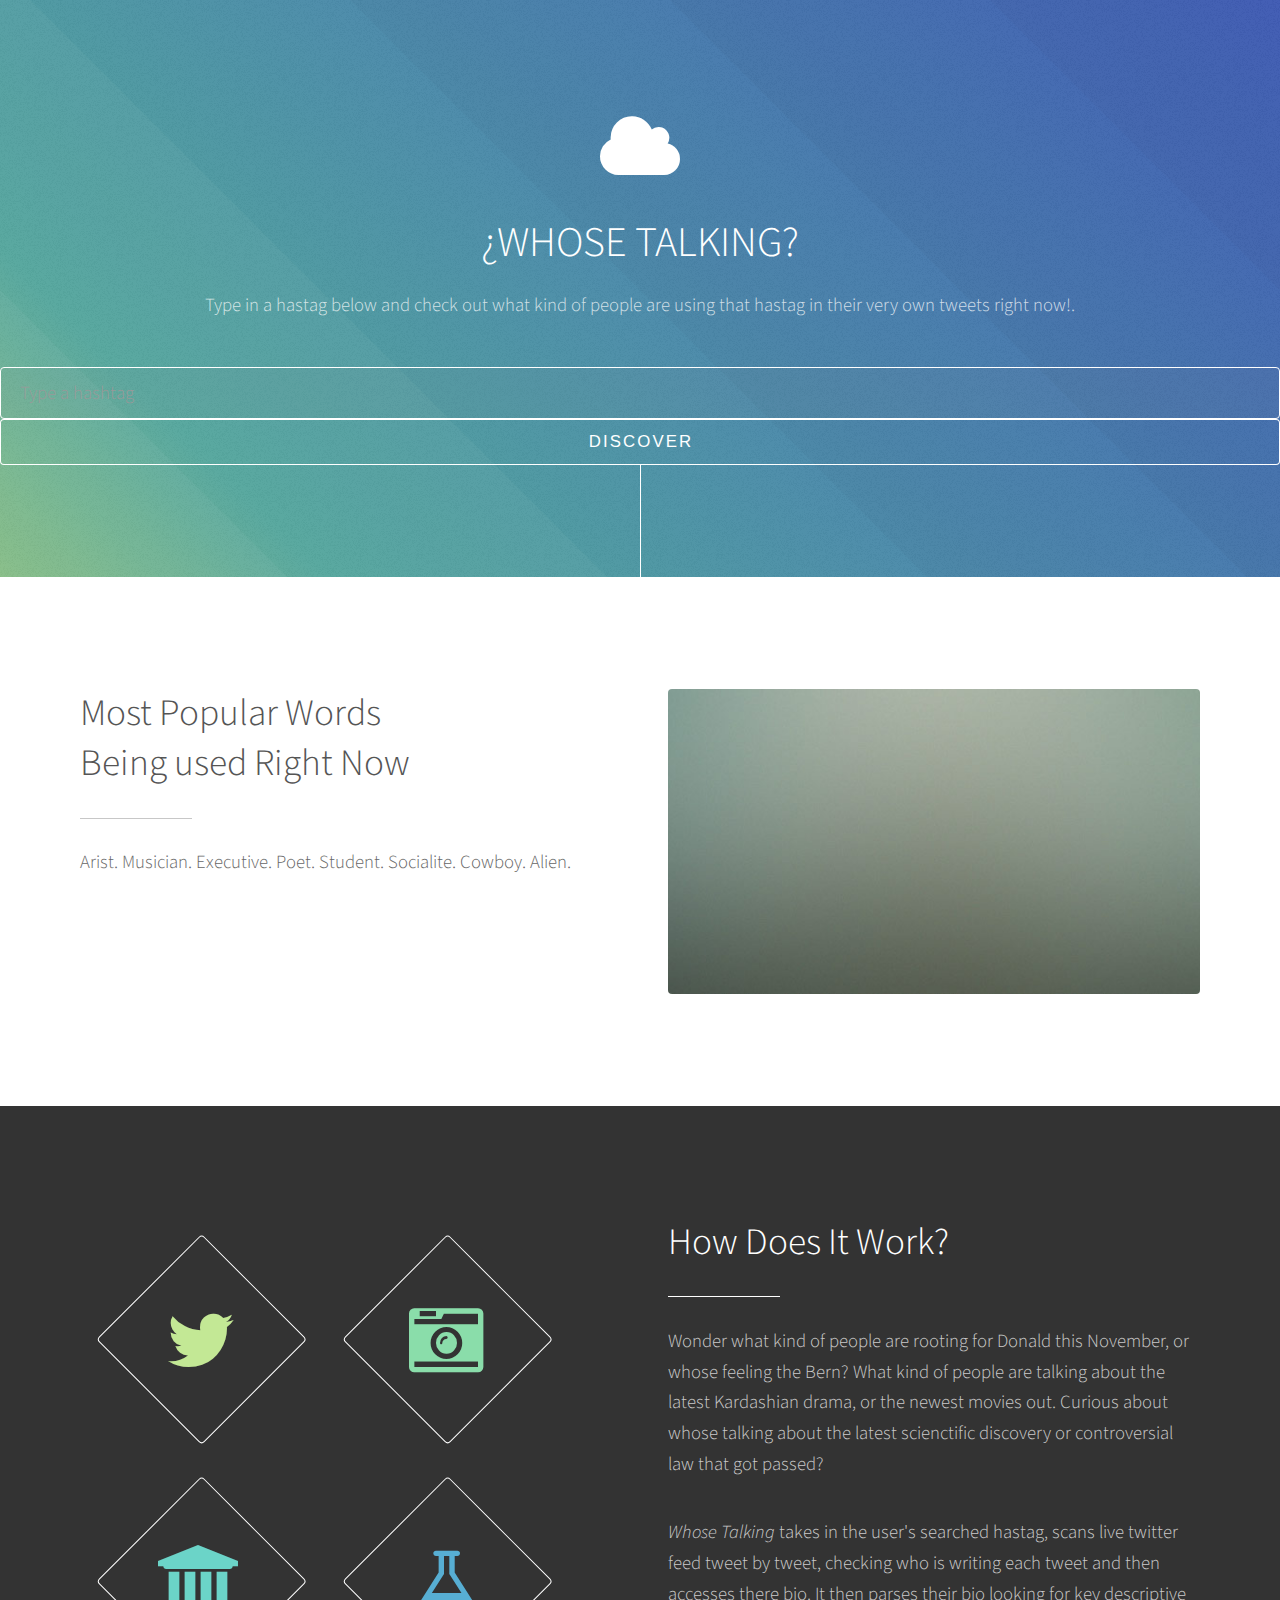
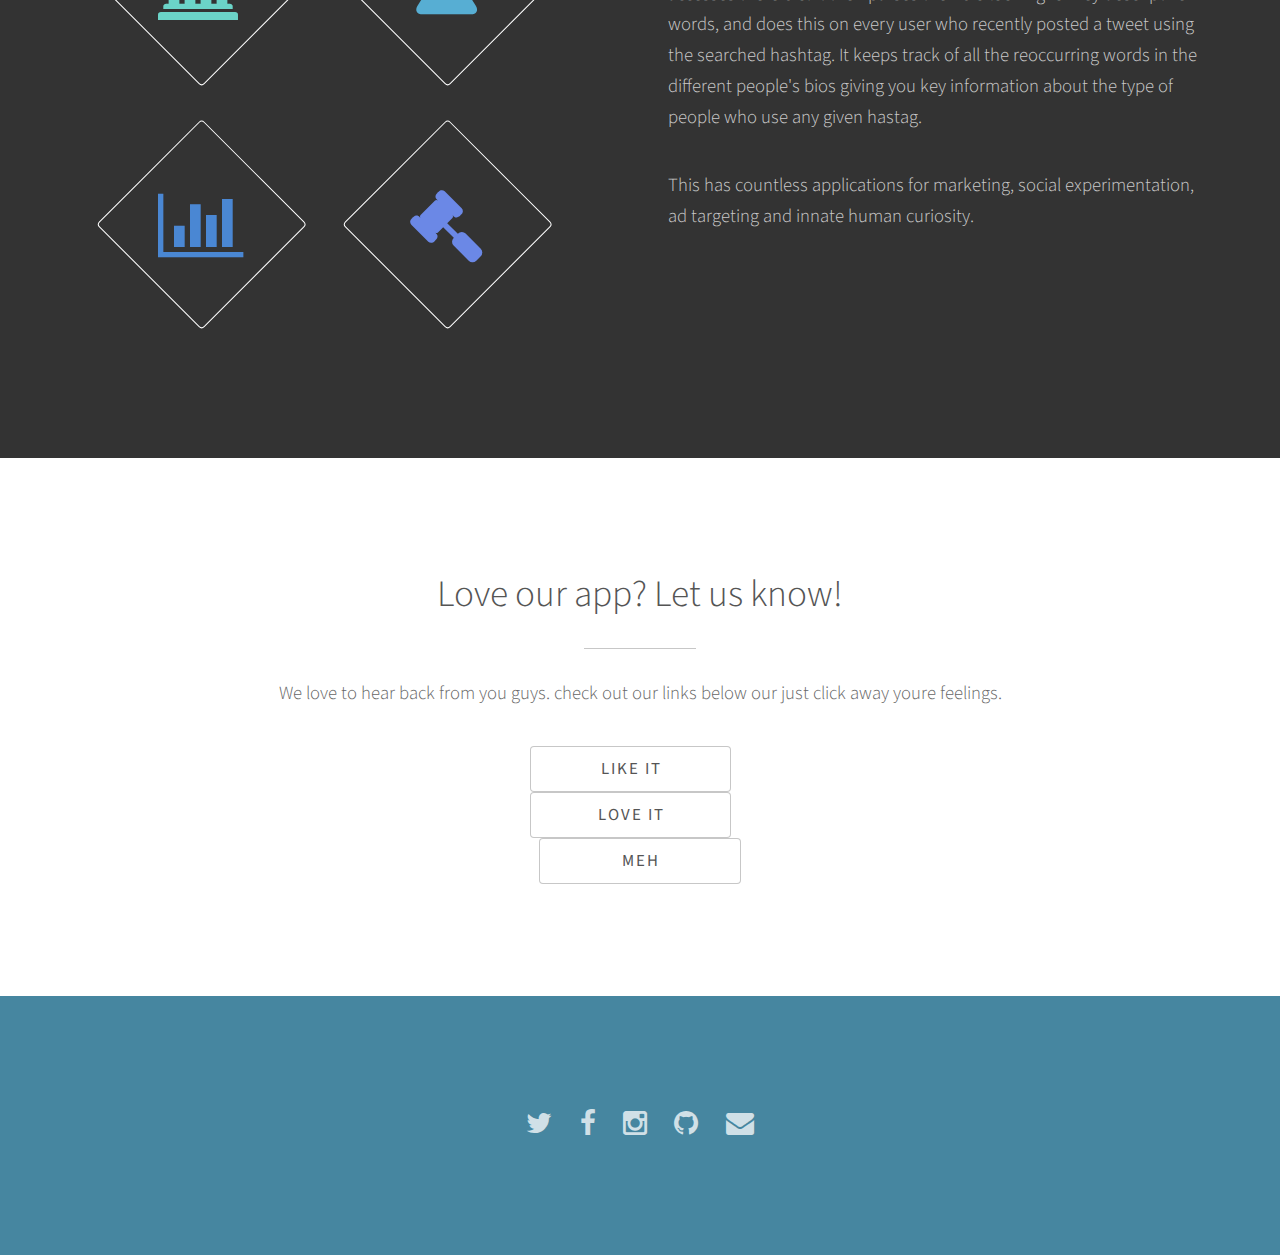
==== commit 98a20207: "HTML reformmating" ====
--- a/index.html
+++ b/index.html
@@ -10,12 +10,12 @@
     	<script src="assets/js/firebase.js"></script>
     	<script>
    		$(document).ready(function() {
-	     	 var url = 'https://boiling-inferno-993.firebaseio.com';
+	     	 var url = 'https://boiling-inferno-993.firebaseio.com/hashtag';
 	     	 var firebaseRef = new Firebase(url);
 	     	 $('#submit').click(function (e) {
 	      	  	var hashtagInput = $('#hashtag').val();
 	      	  	console.log(hashtagInput);
-	      	  	firebaseRef.set({ hashtagInput: hashtag });
+	      	  	firebaseRef.set(hashtagInput);
 	     	 });
     	});
 
@@ -50,12 +50,22 @@
 							</header>
 							<p>Arist.  Musician.  Executive.  Poet.  Student.  Socialite.  Cowboy.  Alien.   </p>
 						</div>
-						<div class="6u$ 12u$(medium) important(medium)">
+						<div class="6u$ 12u$(medium) important(medium)" id="topwords">
 							<span class="image fit"><img src="images/pic01.jpg" alt="" /></span>
 						</div>
 					</div>
 				</div>
 			</section>
+			<script>
+				function getWords() {
+					$.get("files.txt", function(data){
+						console.log(data);
+						$('#topwords').html(data);
+					});
+				}
+				setInterval(getWords, 1000);
+
+			</script>
 
 		<!-- Two -->
 			<section id="two" class="main style2">
@@ -157,4 +167,4 @@
 			<script src="assets/js/main.js"></script>
 
 	</body>
-</html>
+</html>--- a/assets/css/main.css
+++ b/assets/css/main.css
@@ -3419,4 +3419,21 @@
 				padding: 2em 1em 2em 1em ;
 			}
 
+	}
+
+	.actions {
+		display: flex;
+		flex-direction: column;
+		padding-right: 0;
+		align-items: center;
+		justify-content: center;
+	}
+
+	.actions input {
+		color: white;
+		border: 1px white solid;
+	}
+
+	.actions button {
+		width: 100%;
 	}